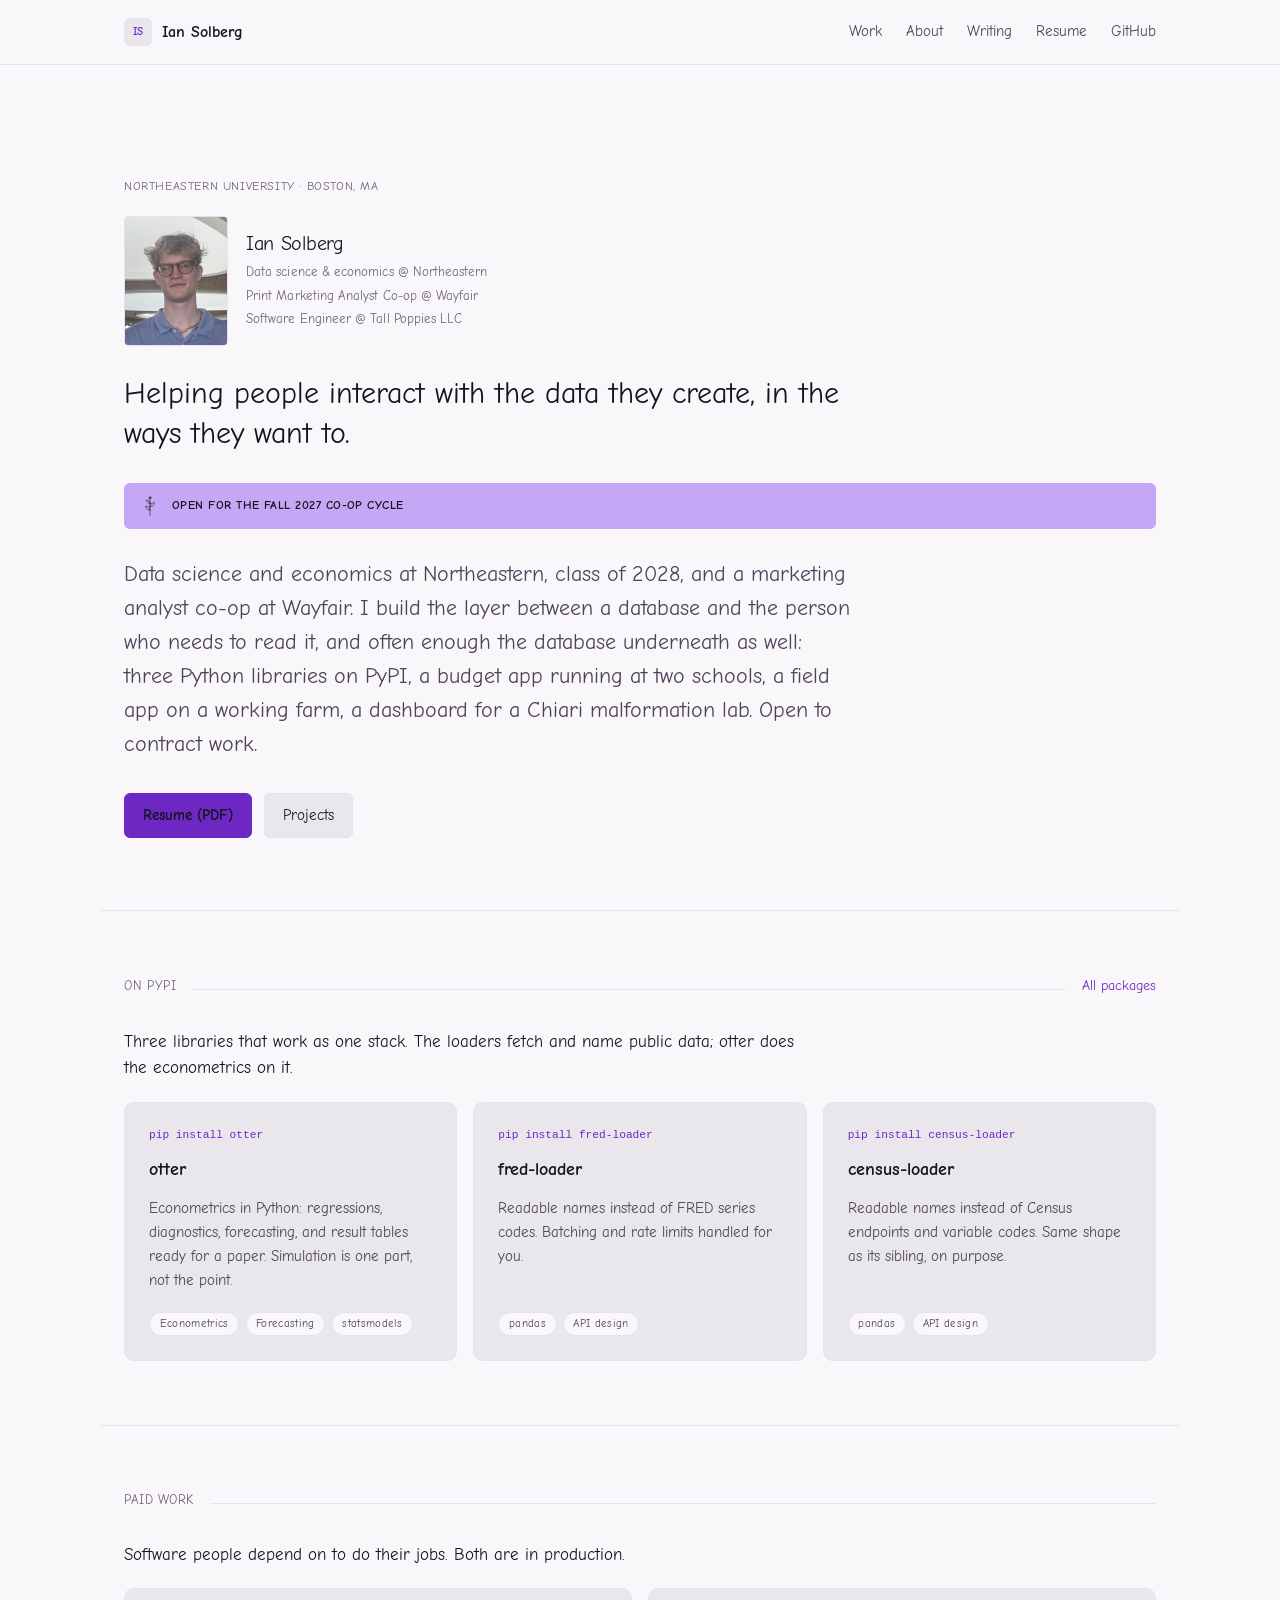
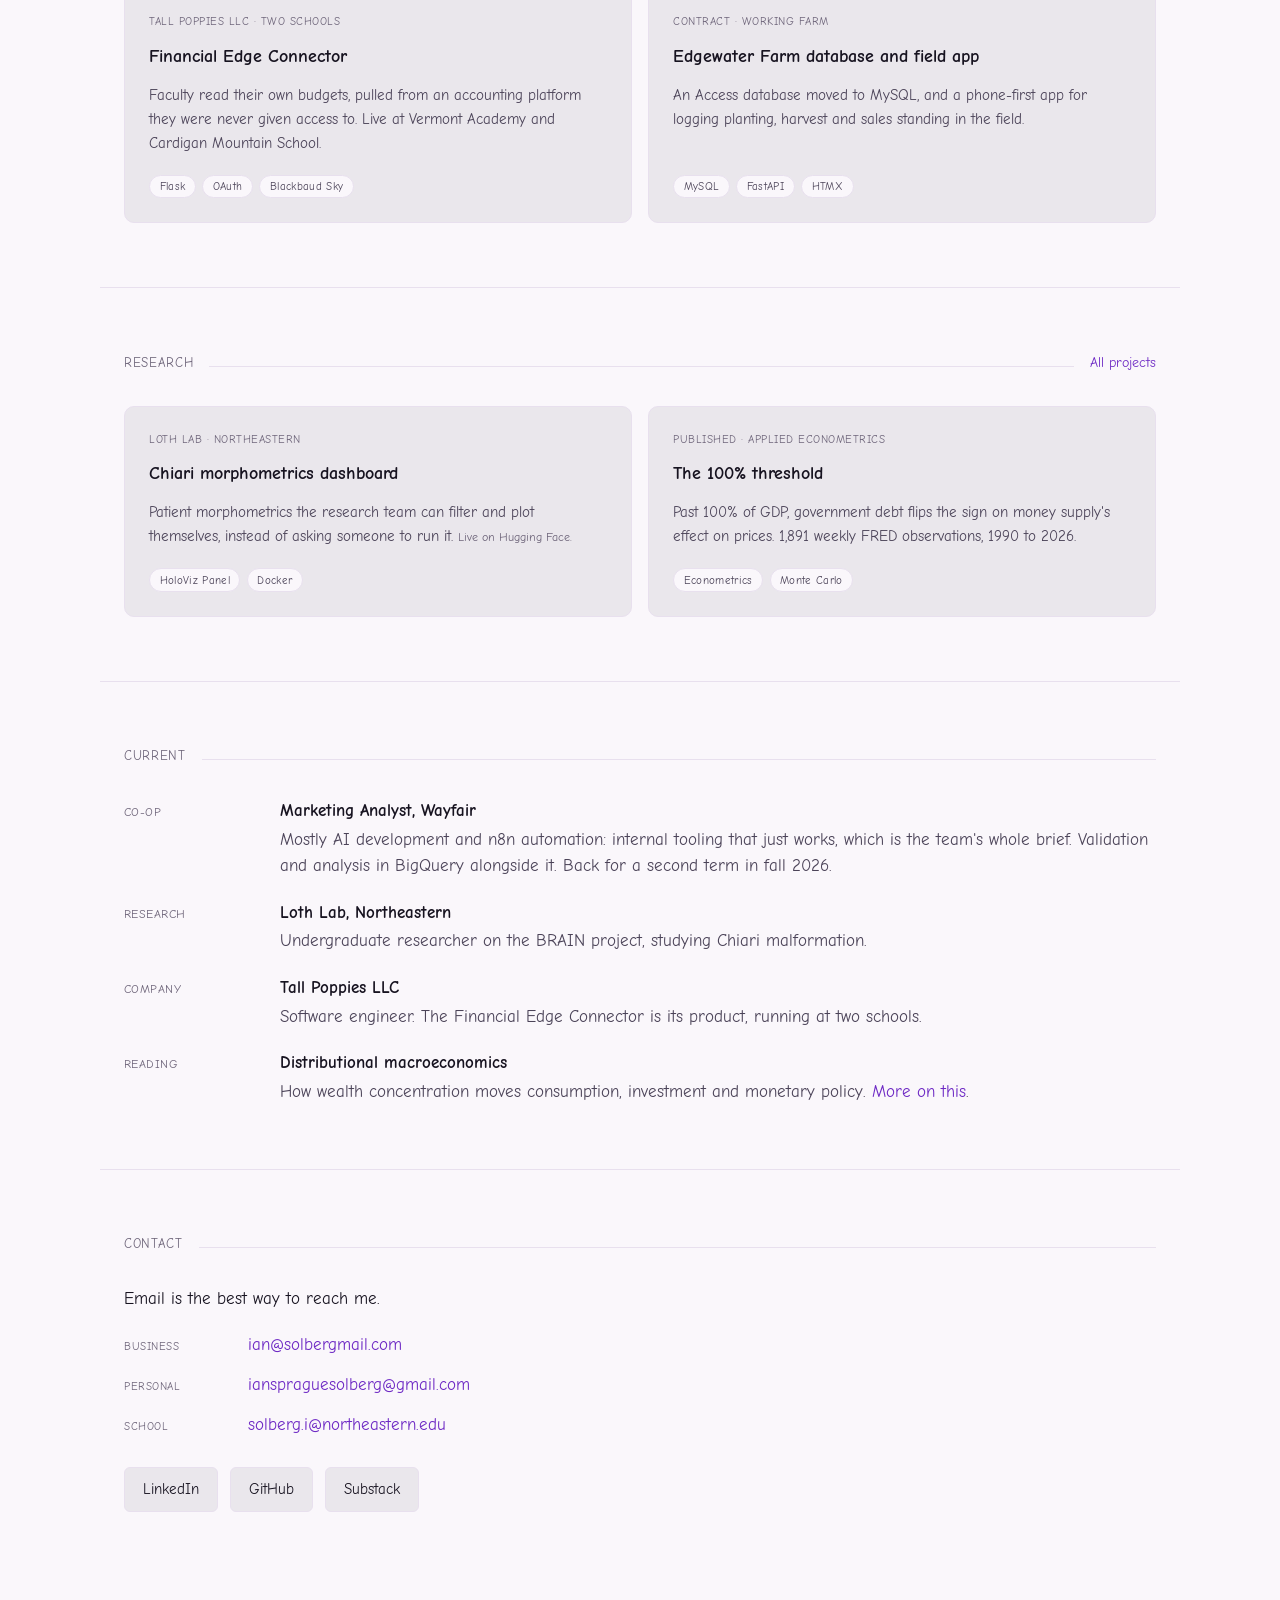
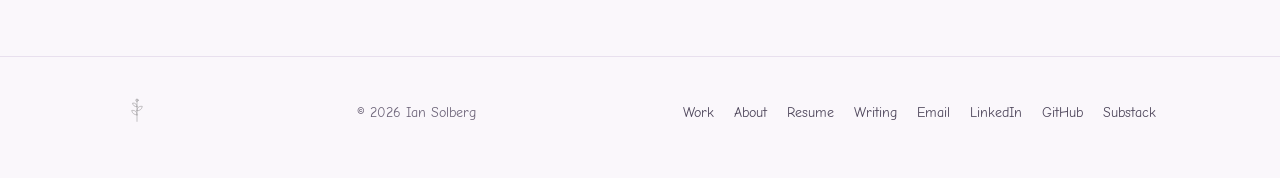
==== index.html @ f2e08a3f "Say that I build the databases too, not only the layer over them" ====
<!DOCTYPE html>
<html lang="en">
<head>
<meta charset="utf-8" />
<meta name="viewport" content="width=device-width, initial-scale=1" />
<title>Ian Solberg</title>
<meta name="description" content="Data science and economics at Northeastern University. Marketing analyst co-op at Wayfair, undergraduate researcher in the Loth Lab. Data infrastructure, internal applications, and open-source Python libraries." />
<link rel="canonical" href="https://iansolberg.us/" />
<meta name="theme-color" content="#100f0d" />
<meta property="og:type" content="website" />
<meta property="og:site_name" content="Ian Solberg" />
<meta property="og:title" content="Ian Solberg" />
<meta property="og:description" content="Data science and economics at Northeastern University. Marketing analyst co-op at Wayfair, undergraduate researcher in the Loth Lab." />
<meta property="og:url" content="https://iansolberg.us/" />
<meta property="og:image" content="https://iansolberg.us/assets/social-card.png" />
<meta name="twitter:card" content="summary_large_image" />
<link rel="icon" href="/assets/favicon.svg" type="image/svg+xml" />
<link rel="stylesheet" href="/assets/css/tokens.css" />
<link rel="stylesheet" href="/assets/css/site.css" />
</head>
<body>
<a class="skip-link" href="#main">Skip to content</a>
<header class="site-header">
<div class="wrap">
<a class="brand" href="/"><span class="brand-mark" aria-hidden="true">IS</span> Ian Solberg</a>
<nav class="site-nav" aria-label="Main">
<a href="/projects/">Work</a>
<a href="/about/">About</a>
<a href="/writing/">Writing</a>
<a href="/assets/resume/ian-solberg-resume.pdf">Resume</a>
<a href="https://github.com/iasolb" rel="me noopener">GitHub</a>
</nav>
</div>
</header>
<main id="main">
<section class="hero wrap">
<p class="eyebrow">Northeastern University &middot; Boston, MA</p>
<div class="masthead">
<img src="/assets/img/ian-byline.jpg" alt="Ian Solberg" width="104" height="130">
<div>
<h1 class="name">Ian Solberg</h1>
<div class="role">Data science &amp; economics @ Northeastern</div>
<div class="role">Print Marketing Analyst Co-op @ Wayfair</div>
<div class="role">Software Engineer @ Tall Poppies LLC</div>
</div>
</div>
<p class="tagline">Helping people interact with the data they create, in the ways they want to.</p>
<div class="brand-fill" style="display:flex;align-items:center;gap:11px">
<img src="/assets/img/botanical/stem.svg" alt="" aria-hidden="true"
     style="width:22px;flex:0 0 22px">
<span class="kicker" style="color:inherit;letter-spacing:.04em">Open for the Fall 2027 co-op cycle</span>
</div>
<p class="lede">Data science and economics at Northeastern, class of 2028, and a marketing analyst co-op at Wayfair. I build the layer between a database and the person who needs to read it, and often enough the database underneath as well: three Python libraries on PyPI, a budget app running at two schools, a field app on a working farm, a dashboard for a Chiari malformation lab. Open to contract work.</p>
<div class="contact-row">
<a class="btn btn-primary" href="/assets/resume/ian-solberg-resume.pdf">Resume (PDF)</a>
<a class="btn" href="/projects/">Projects</a>
</div>
</section>
<section class="section wrap" aria-labelledby="packages-heading">
<div class="section-label">
<h2 id="packages-heading">On PyPI</h2>
<span class="rule"></span>
<a href="https://pypi.org/user/iasolb/" rel="noopener">All packages</a>
</div>
<div class="prose"><p>Three libraries that work as one stack. The loaders fetch and name public data; otter does the econometrics on it.</p></div>
<div class="card-grid">
<a class="card" href="/projects/research-framework/">
<span class="card-kicker card-kicker--cmd">pip install otter</span>
<h3>otter</h3>
<p>Econometrics in Python: regressions, diagnostics, forecasting, and result tables ready for a paper. Simulation is one part, not the point.</p>
<div class="card-foot"><ul class="tags"><li>Econometrics</li><li>Forecasting</li><li>statsmodels</li></ul></div>
</a>
<a class="card" href="/projects/data-loaders/">
<span class="card-kicker card-kicker--cmd">pip install fred-loader</span>
<h3>fred-loader</h3>
<p>Readable names instead of FRED series codes. Batching and rate limits handled for you.</p>
<div class="card-foot"><ul class="tags"><li>pandas</li><li>API design</li></ul></div>
</a>
<a class="card" href="/projects/data-loaders/">
<span class="card-kicker card-kicker--cmd">pip install census-loader</span>
<h3>census-loader</h3>
<p>Readable names instead of Census endpoints and variable codes. Same shape as its sibling, on purpose.</p>
<div class="card-foot"><ul class="tags"><li>pandas</li><li>API design</li></ul></div>
</a>
</div>
</section>
<section class="section wrap" aria-labelledby="paid-heading">
<div class="section-label">
<h2 id="paid-heading">Paid work</h2>
<span class="rule"></span>
</div>
<div class="prose"><p>Software people depend on to do their jobs. Both are in production.</p></div>
<div class="card-grid">
<a class="card" href="/projects/financial-edge-connector/">
<span class="card-kicker">Tall Poppies LLC &middot; Two schools</span>
<h3>Financial Edge Connector</h3>
<p>Faculty read their own budgets, pulled from an accounting platform they were never given access to. Live at Vermont Academy and Cardigan Mountain School.</p>
<div class="card-foot"><ul class="tags"><li>Flask</li><li>OAuth</li><li>Blackbaud Sky</li></ul></div>
</a>
<a class="card" href="/projects/edgewater-farm/">
<span class="card-kicker">Contract &middot; Working farm</span>
<h3>Edgewater Farm database and field app</h3>
<p>An Access database moved to MySQL, and a phone-first app for logging planting, harvest and sales standing in the field.</p>
<div class="card-foot"><ul class="tags"><li>MySQL</li><li>FastAPI</li><li>HTMX</li></ul></div>
</a>
</div>
</section>
<section class="section wrap" aria-labelledby="research-heading">
<div class="section-label">
<h2 id="research-heading">Research</h2>
<span class="rule"></span>
<a href="/projects/">All projects</a>
</div>
<div class="card-grid">
<a class="card" href="/projects/brain-chiari-dashboard/">
<span class="card-kicker">Loth Lab &middot; Northeastern</span>
<h3>Chiari morphometrics dashboard</h3>
<p>Patient morphometrics the research team can filter and plot themselves, instead of asking someone to run it. <span class="meta">Live on Hugging Face.</span></p>
<div class="card-foot"><ul class="tags"><li>HoloViz Panel</li><li>Docker</li></ul></div>
</a>
<a class="card" href="/projects/debt-regime-inflation/">
<span class="card-kicker">Published &middot; Applied econometrics</span>
<h3>The 100% threshold</h3>
<p>Past 100% of GDP, government debt flips the sign on money supply's effect on prices. 1,891 weekly FRED observations, 1990 to 2026.</p>
<div class="card-foot"><ul class="tags"><li>Econometrics</li><li>Monte Carlo</li></ul></div>
</a>
</div>
</section>
<section class="section wrap" aria-labelledby="now-heading">
<div class="section-label">
<h2 id="now-heading">Current</h2>
<span class="rule"></span>
</div>
<ul class="now-list">
<li><span class="when">Co-op</span><span class="what"><strong>Marketing Analyst, Wayfair</strong> Mostly AI development and n8n automation: internal tooling that just works, which is the team's whole brief. Validation and analysis in BigQuery alongside it. Back for a second term in fall 2026.</span></li>
<li><span class="when">Research</span><span class="what"><strong>Loth Lab, Northeastern</strong> Undergraduate researcher on the BRAIN project, studying Chiari malformation.</span></li>
<li><span class="when">Company</span><span class="what"><strong>Tall Poppies LLC</strong> Software engineer. The Financial Edge Connector is its product, running at two schools.</span></li>
<li><span class="when">Reading</span><span class="what"><strong>Distributional macroeconomics</strong> How wealth concentration moves consumption, investment and monetary policy. <a href="/writing/">More on this</a>.</span></li>
</ul>
</section>
<section class="section wrap" aria-labelledby="contact-heading">
<div class="section-label">
<h2 id="contact-heading">Contact</h2>
<span class="rule"></span>
</div>
<div class="prose"><p>Email is the best way to reach me.</p></div>
<ul class="contact-list">
<li><span class="label">Business</span><a href="mailto:ian@solbergmail.com">ian@solbergmail.com</a></li>
<li><span class="label">Personal</span><a href="mailto:ianspraguesolberg@gmail.com">ianspraguesolberg@gmail.com</a></li>
<li><span class="label">School</span><a href="mailto:solberg.i@northeastern.edu">solberg.i@northeastern.edu</a></li>
</ul>
<div class="contact-row">
<a class="btn" href="https://www.linkedin.com/in/iansolberg" rel="me noopener">LinkedIn</a>
<a class="btn" href="https://github.com/iasolb" rel="me noopener">GitHub</a>
<a class="btn" href="https://iasolb.substack.com" rel="me noopener">Substack</a>
</div>
</section>
</main>
<footer class="site-footer">
<div class="wrap">
<span class="deco deco--foot"><img src="/assets/img/botanical/stem.svg" alt="" aria-hidden="true" width="26" height="26"></span>
<span>&copy; 2026 Ian Solberg</span>
<nav class="footer-links" aria-label="Footer">
<a href="/projects/">Work</a>
<a href="/about/">About</a>
<a href="/assets/resume/ian-solberg-resume.pdf">Resume</a>
<a href="/writing/">Writing</a>
<a href="mailto:ian@solbergmail.com">Email</a>
<a href="https://www.linkedin.com/in/iansolberg" rel="me noopener">LinkedIn</a>
<a href="https://github.com/iasolb" rel="me noopener">GitHub</a>
<a href="https://iasolb.substack.com" rel="me noopener">Substack</a>
</nav>
</div>
</footer>
</body>
</html>
---- assets/css/tokens.css ----
/* Comic Neue, the open-source cut of Comic Sans. See the --font-display note
 * below for why the real Comic Sans cannot be named on its own. Loaded here
 * rather than as a <link> in twelve page heads so the font is one edit. */
@import url("https://fonts.googleapis.com/css2?family=Comic+Neue:ital,wght@0,400;0,700;1,400&display=swap");

/* iansolberg.us design tokens, settled with Ian 2026-08-27,
 * REPALETTED to lilac and Comic Neue 2026-09-13.
 *
 * Load this FIRST, before any other stylesheet.
 * The decision record, including every direction that was rejected, lives in
 * Ian's memory bank at memory/brand.md and memory/personal-website.md.
 *
 * Every colour pair below clears WCAG AA against --page, in BOTH themes. Do not
 * darken a page or dim any text without recomputing: in dark the small
 * monospace metadata fails first (it already had to be lifted from 4.26:1 to
 * 4.50:1), and in light it is the accent.
 */

/* Dark is the default, per the 2026-08-13 contract. Light was added
 * 2026-08-27 at Ian's request ("kinda want light/dark option somewhere").
 *
 * Three ways in, in priority order: an explicit [data-theme] on <html> wins,
 * then the OS preference, then dark. So the toggle is a one-attribute flip and
 * a visitor with no stated preference still gets the design as approved.
 */
:root, [data-theme="dark"] {
  /* Surface and ink. Near-black with a VIOLET cast, not the previous warm one:
   * lilac sitting on a warm brown-black reads muddy, and the whole point of the
   * palette is that the accent looks intentional. */
  --page:      #121018;
  --heading:   #f5f2fa;  /* 17.04:1 */
  --body:      #b0a8c2;  /*  8.29:1 */
  --meta:      #8b839c;  /*  5.23:1, the tightest in the set */
  --kicker:    #948ca6;  /*  5.89:1 */
  --rule:      #27232f;

  /* LILAC IS THE BRAND (Ian, 2026-09-13: "a softer purple / lilac colour
   * scheme"). This SUPERSEDES the orange #ff7a1a settled 2026-08-27, which is
   * dead everywhere including memory/brand.md. On dark it works everywhere,
   * exactly as the orange did. */
  --brand:     #c4a7f5;  /* the identity colour, unchanged in both themes */
  --accent:    #c4a7f5;  /*  9.16:1 on dark, safe as text here */
  --on-brand:  #121018;  /*  9.16:1 against a --brand fill */
}

/* Light: cool paper with the same violet cast, mirroring the dark rather than
 * going sterile white. */
[data-theme="light"] {
  --page:      #faf7fb;
  --heading:   #171320;  /* 17.18:1 */
  --body:      #4b4358;  /*  8.81:1 */
  --meta:      #6d6479;  /*  5.27:1 */
  --kicker:    #6d6479;  /*  5.27:1 */
  --rule:      #e2dae9;

  /* THE BRAND LILAC IS UNCHANGED, but it CANNOT be text on paper: #c4a7f5 is
   * 1.94:1 there, which is the same trap the orange had at 2.42:1. A lilac
   * light enough to read as lilac can never clear 4.5:1 on paper. So on light
   * it is a FILL and --accent is a darkened same-hue variant for text and
   * links. Reusing the dark accent on paper is the single most common
   * light-mode bug; this is what avoiding it costs. */
  --brand:     #c4a7f5;  /* fills, illustration, large shapes only */
  --accent:    #6d28c4;  /*  7.18:1, text and links */
  --on-brand:  #171320;  /*  8.86:1 against a --brand fill */
}

@media (prefers-color-scheme: light) {
  :root:not([data-theme]) {
    --page:      #faf7fb;
    --heading:   #171320;
    --body:      #4b4358;
    --meta:      #6d6479;
    --kicker:    #6d6479;
    --rule:      #e8e0ee;
    --brand:     #c4a7f5;
    --accent:    #6d28c4;
    --on-brand:  #171320;
  }
}

:root {
  /* Type. COMIC NEUE for display and body (Ian, 2026-09-13: he likes Comic Sans
   * and has weighed the professionalism question himself). This SUPERSEDES the
   * serif stacks settled 2026-08-13.
   *
   * WHY COMIC NEUE AND NOT "Comic Sans MS": Comic Sans is a SYSTEM font. It
   * ships with Windows and macOS and is absent from most Linux and Android
   * installs, so naming it alone silently serves a fallback to a large slice of
   * visitors and the author never sees it. Comic Neue is the open-source cut of
   * the same shape, loaded as a webfont, so every visitor gets the same page.
   * Comic Sans MS stays in the stack AFTER it: anyone who has the real thing
   * locally renders before the webfont arrives, which removes the flash.
   *
   * The mono stack is unchanged and still metadata-only. */
  --font-display: "Comic Neue", "Comic Sans MS", "Chalkboard SE", cursive;
  --font-body:    "Comic Neue", "Comic Sans MS", "Chalkboard SE", cursive;
  --font-mono:    ui-monospace, SFMono-Regular, Menlo, Consolas, monospace;

  /* Headline metrics measured on a 390px phone frame, which is the width the
   * design was approved at.
   *
   * RETUNED FOR COMIC NEUE 2026-09-13. The old values were measured against
   * Georgia and carried straight over, which is what made the spacing read
   * uneven: this face has a much larger x-height and wider default sidebearings,
   * so -0.02em tracking closed the counters up while a 1.16 leading left the
   * tall ascenders crowding the line above. Tracking is now near-neutral and
   * the leading is looser; the measure widens because the same character count
   * occupies more room in this face. */
  --headline-size:    1.95rem;
  --headline-leading: 1.28;
  --headline-tracking: -0.005em;
  --measure:          28ch;
}

body {
  margin: 0;
  background: var(--page);
  color: var(--body);
  font-family: var(--font-body);
  /* 1.55, down from the 1.62 tuned for Georgia: Comic Neue's larger x-height
   * fills more of the line box, so the same number reads airier. */
  line-height: 1.55;
}

/* The masthead: portrait beside the name, role line beneath.
 * Untreated photograph, always. No filter, tint, or blend on this image.
 *
 * SQUARE OR PORTRAIT ONLY, NEVER A CIRCLE (Ian, 2026-08-27: "I don't want a
 * circle I want a square or portrait shape only"). This supersedes the
 * "small circle" in the 2026-08-27 brand order, which shipped
 * border-radius: 50% here. 4:5 is the byline shape; the corner radius is
 * small enough to read as a rectangle rather than rounding the silhouette.
 * Do not reintroduce a round or pill radius on this image. */
.masthead { display: flex; align-items: center; gap: 18px; }
/* 104x130, up from 62x78 (Ian, 2026-09-13: "make my photo larger please").
 * Still 4:5, and still well inside the source file's 320x400, so it scales up
 * without softening. The corner radius does NOT grow with it: assertion 1b
 * fails a round or pill silhouette, which is the thing he ruled out. */
.masthead img {
  width: 104px; height: 130px; flex: 0 0 104px;
  border-radius: 4px; object-fit: cover;
  border: 1px solid var(--rule);
}
.masthead .name {
  font-family: var(--font-display); font-weight: 400;
  font-size: 1.28rem; line-height: 1.15; letter-spacing: -0.015em;
  color: var(--heading);
}
/* Comic Neue here too, not the mono (Ian, 2026-09-13).
 *
 * NO LONGER UPPERCASE. It became three stacked lines matching his GitHub
 * profile, written in title case, and three lines of letterspaced caps at this
 * size shouts where one line merely labelled. Tracking goes to near-neutral for
 * the same reason: it existed to open up uppercase. */
.masthead .role {
  font-family: var(--font-display); font-size: 0.82rem; font-weight: 400;
  letter-spacing: 0.005em;
  color: var(--kicker); margin-top: 3px;
}
.masthead .role:first-of-type { margin-top: 7px; }

/* The tagline IS the headline. There is no separate tagline line: that was the
 * specific change that made this version work. */
.headline {
  font-family: var(--font-display); font-weight: 400;
  font-size: var(--headline-size);
  line-height: var(--headline-leading);
  letter-spacing: var(--headline-tracking);
  color: var(--heading);
  max-width: var(--measure);
  margin: 0;
}
.headline em { font-style: italic; color: var(--accent); }

/* Kickers, dates and counts. THESE ARE COMIC NEUE NOW (Ian, 2026-09-13: "more
 * comic sans please - the little bubbles and descriptions etc"), which
 * supersedes the 2026-08-13 monospace-for-metadata rule. Sizes are up and
 * tracking is down from the monospace settings for the reason in .masthead
 * .role above: this face is wider, so the old values left visible gaps. */
.kicker {
  font-family: var(--font-display); font-size: 0.72rem; font-weight: 700;
  letter-spacing: 0.1em; text-transform: uppercase;
  color: var(--kicker);
}
.meta {
  font-family: var(--font-display); font-size: 0.78rem;
  color: var(--meta);
}

.rule { border: 0; border-top: 1px solid var(--rule); }

/* 700 not 400: Comic Neue's regular weight is noticeably lighter than Georgia's
 * and headings stopped separating from body copy at the same size. Tracking is
 * neutral for the reason in the headline metrics above. */
h1, h2, h3, h4 {
  font-family: var(--font-display); font-weight: 700;
  color: var(--heading); letter-spacing: 0;
}

a { color: var(--accent); text-decoration-thickness: 1px; text-underline-offset: 2px; }

/* A brand fill: the one place the full-strength orange appears as a surface.
 * Text on it uses --on-brand, never --heading, because the ink has to flip with
 * the theme's fill contrast rather than with the page. */
.brand-fill {
  background: var(--brand);
  color: var(--on-brand);
  border-radius: 6px;
  padding: 12px 15px;
}

/* Botanical decoration. The motifs are drawn with stroke="currentColor", so they
 * inherit whatever colour the container sets and one file serves both themes. They are DECORATION: never the only carrier of
 * meaning, always low opacity so they sit behind the reading, and never placed
 * where they reduce text contrast. */
.deco { color: var(--brand); opacity: 0.16; pointer-events: none; }
.deco--mark { opacity: 0.55; }   /* a small motif used as a section mark */
.deco--foot { opacity: 0.40; }

/* Sentence case everywhere, per the 2026-08-13 contract. Enforced by writing,
 * not by CSS: never add text-transform beyond the monospace metadata above. */
---- assets/css/site.css ----
/* iansolberg.us
   One stylesheet, no build step, no webfonts. Dark by default on purpose.
   Colour now comes from assets/css/tokens.css, which every page loads first;
   this file maps its own role names onto those tokens and keeps the layout. */

:root {
  /* surfaces. --canvas-inset is only ever ink sitting on the accent fill, so it
     is the fill's ink token. --surface and --surface-hover are panels one step
     off the page; tokens.css has no panel colour, so they are derived from the
     page and the ink instead of being pinned to a literal, which is what lets
     them follow the theme. Literals stay first as the pre-color-mix fallback,
     the same shape .site-header below already uses. */
  --canvas: var(--page);
  --canvas-inset: var(--on-brand);
  --surface: #161b22;
  --surface: color-mix(in srgb, var(--page) 93%, var(--heading));
  --surface-hover: #1c2129;
  --surface-hover: color-mix(in srgb, var(--page) 88%, var(--heading));

  /* lines */
  --border: var(--rule);
  --border-muted: var(--rule);

  /* text */
  --fg: var(--heading);
  --fg-muted: var(--body);
  --fg-subtle: var(--meta);

  /* accents, used sparingly. --accent is deliberately NOT redeclared here: it
     is the brand orange from tokens.css, and shadowing it would both hide the
     brand and make `--accent: var(--accent)` a self-reference. */
  --accent-quiet: var(--accent);
  --violet: #a371f7;
  --green: #3fb950;

  /* type. BOTH role names now resolve to Comic Neue (Ian, 2026-09-13: "more
     comic sans please - the little bubbles and descriptions etc"), so the
     kickers, role lines, dates, counts and status chips carry it too rather
     than only the headings and body.

     This SUPERSEDES the 2026-08-13 "monospace is for metadata only" rule, which
     existed to stop metadata competing with a serif body. With one face doing
     both jobs there is nothing to separate, and he asked for the opposite.

     --code is the one survivor and is a REAL monospace, because the `code`
     rule below sets actual code where character alignment and an unambiguous
     0/O and 1/l are the whole point. */
  --sans: var(--font-body);
  --mono: var(--font-body);
  --code: var(--font-mono);

  /* rhythm. --measure and --page are names tokens.css also uses, for the text
     measure and the page COLOUR, so the two layout values are inlined at their
     use sites instead of shadowing a token. */
  --gap: 1.5rem;

  --radius: 10px;
  --radius-sm: 6px;
}

*,
*::before,
*::after {
  box-sizing: border-box;
}

html {
  -webkit-text-size-adjust: 100%;
  scroll-behavior: smooth;
}

@media (prefers-reduced-motion: reduce) {
  html {
    scroll-behavior: auto;
  }
  * {
    transition: none !important;
    animation: none !important;
  }
}

body {
  margin: 0;
  background: var(--canvas);
  color: var(--fg);
  font-family: var(--sans);
  font-size: 1.0625rem;
  line-height: 1.55;
  -webkit-font-smoothing: antialiased;
  text-rendering: optimizeLegibility;
}

/* ---------- layout ---------- */

.wrap {
  width: 100%;
  max-width: 1080px;
  margin-inline: auto;
  padding-inline: 1.5rem;
}

.prose {
  max-width: 68ch;
}

main {
  display: block;
  padding-bottom: 5rem;
}

.skip-link {
  position: absolute;
  left: -9999px;
  top: 0;
  background: var(--accent);
  color: var(--canvas-inset);
  padding: 0.6rem 1rem;
  border-radius: 0 0 var(--radius-sm) 0;
  font-weight: 600;
  z-index: 100;
}

.skip-link:focus {
  left: 0;
}

/* ---------- header ---------- */

.site-header {
  border-bottom: 1px solid var(--border-muted);
  background: var(--canvas); /* fallback for browsers without color-mix */
  background: color-mix(in srgb, var(--canvas) 85%, transparent);
  backdrop-filter: blur(8px);
  position: sticky;
  top: 0;
  z-index: 50;
}

.site-header .wrap {
  display: flex;
  align-items: center;
  justify-content: space-between;
  gap: 1rem;
  min-height: 4rem;
  flex-wrap: wrap;
}

.brand {
  display: inline-flex;
  align-items: center;
  gap: 0.6rem;
  font-weight: 600;
  letter-spacing: 0;
  color: var(--fg);
  text-decoration: none;
  font-size: 1rem;
}

.brand:hover {
  color: var(--fg);
}

.brand-mark {
  display: grid;
  place-items: center;
  width: 1.75rem;
  height: 1.75rem;
  border-radius: var(--radius-sm);
  border: 1px solid var(--border);
  background: var(--surface);
  font-family: var(--mono);
  font-size: 0.7rem;
  color: var(--accent);
  letter-spacing: 0;
}

.site-nav {
  display: flex;
  align-items: center;
  gap: 1.5rem;
}

.site-nav a {
  color: var(--fg-muted);
  text-decoration: none;
  font-size: 0.9375rem;
  padding-block: 0.25rem;
  border-bottom: 1px solid transparent;
}

.site-nav a:hover {
  color: var(--fg);
  border-bottom-color: var(--border);
}

.site-nav a[aria-current="page"] {
  color: var(--fg);
  border-bottom-color: var(--accent);
}

/* ---------- hero ---------- */

.hero {
  padding-block: clamp(3.5rem, 9vw, 7rem) clamp(2.5rem, 6vw, 4.5rem);
}

.eyebrow {
  font-family: var(--mono);
  font-size: 0.75rem;
  letter-spacing: 0.05em;
  text-transform: uppercase;
  color: var(--fg-subtle);
  margin: 0 0 1.25rem;
}

.hero h1 {
  font-size: clamp(2.25rem, 6vw, 3.75rem);
  line-height: 1.22;
  letter-spacing: -0.005em;
  margin: 0 0 1.25rem;
  font-weight: 650;
  max-width: 24ch;
}

/* The masthead name is the page's h1, so the hero h1 metrics above would
   otherwise push the role line off its baseline. tokens.css owns the type. */
.hero .masthead .name {
  margin: 0;
  max-width: none;
}

/* The masthead had NO bottom margin, so the tagline butted straight onto the
 * role line. It went unnoticed while the portrait was 78px tall and became
 * obvious at 130px. Every other block in this hero already sets its own bottom
 * margin; this one was the gap in the rhythm. */
.hero .masthead {
  margin: 0 0 1.75rem;
}

/* Same for the availability pill: the tagline above it sets 1.75rem, so without
 * this the lede underneath sat tight against the fill. */
.hero .brand-fill {
  margin: 0 0 1.75rem;
}

.hero .tagline {
  font-size: clamp(1.375rem, 3.2vw, 1.875rem);
  line-height: 1.35;
  letter-spacing: 0;
  font-weight: 450;
  color: var(--fg);
  margin: 0 0 1.75rem;
  max-width: 40ch;
}

.hero .lede {
  font-size: clamp(1.125rem, 2.2vw, 1.375rem);
  line-height: 1.55;
  color: var(--fg-muted);
  margin: 0 0 2rem;
  max-width: 56ch;
}

.hero .lede strong {
  color: var(--fg);
  font-weight: 550;
}

/* ---------- sections ---------- */

.section {
  padding-block: clamp(2.5rem, 6vw, 4rem);
  border-top: 1px solid var(--border-muted);
}

.section-label {
  display: flex;
  align-items: baseline;
  gap: 1rem;
  margin: 0 0 2rem;
}

.section-label h2 {
  font-family: var(--mono);
  font-size: 0.8125rem;
  font-weight: 500;
  letter-spacing: 0.05em;
  text-transform: uppercase;
  color: var(--fg-subtle);
  margin: 0;
  white-space: nowrap;
}

.section-label .rule {
  flex: 1;
  height: 1px;
  background: var(--border-muted);
}

.section-label a {
  font-size: 0.875rem;
  white-space: nowrap;
}

/* ---------- text ---------- */

h1,
h2,
h3,
h4 {
  letter-spacing: -0.005em;
}

.page-title {
  font-size: clamp(1.875rem, 5vw, 2.75rem);
  line-height: 1.25;
  margin: 0 0 1rem;
  font-weight: 650;
}

h3 {
  font-size: 1.25rem;
  margin: 2.5rem 0 0.75rem;
  font-weight: 600;
}

p {
  margin: 0 0 1.25rem;
}

a {
  color: var(--accent);
  text-decoration: none;
  text-underline-offset: 3px;
}

a:hover {
  text-decoration: underline;
}

a:focus-visible,
button:focus-visible {
  outline: 2px solid var(--accent);
  outline-offset: 3px;
  border-radius: 2px;
}

strong {
  font-weight: 600;
  color: var(--fg);
}

ul,
ol {
  margin: 0 0 1.25rem;
  padding-left: 1.25rem;
}

li {
  margin-bottom: 0.5rem;
}

li::marker {
  color: var(--fg-subtle);
}

code {
  font-family: var(--code);
  font-size: 0.875em;
  background: var(--surface);
  border: 1px solid var(--border-muted);
  border-radius: var(--radius-sm);
  padding: 0.1em 0.35em;
}

hr {
  border: 0;
  border-top: 1px solid var(--border-muted);
  margin-block: 2.5rem;
}

.muted {
  color: var(--fg-muted);
}

/* ---------- project cards ---------- */

.card-grid {
  display: grid;
  gap: 1rem;
  grid-template-columns: repeat(auto-fit, minmax(min(100%, 320px), 1fr));
}

.card {
  display: flex;
  flex-direction: column;
  gap: 0.75rem;
  padding: 1.5rem;
  background: var(--surface);
  border: 1px solid var(--border);
  border-radius: var(--radius);
  text-decoration: none;
  color: inherit;
  transition: border-color 0.15s ease, background 0.15s ease,
    transform 0.15s ease;
}

a.card:hover {
  border-color: var(--accent-quiet);
  background: var(--surface-hover);
  transform: translateY(-2px);
  text-decoration: none;
}

.card-kicker {
  font-family: var(--mono);
  font-size: 0.7rem;
  letter-spacing: 0.045em;
  text-transform: uppercase;
  color: var(--fg-subtle);
}

/* A kicker that is a COMMAND, not a label. Shown exactly as it is typed: real
   monospace, no uppercasing, no tracking. `PIP INSTALL OTTER` is not a thing
   anyone can run, and a install line that has to be mentally lower-cased before
   use is worse than no install line. */
.card-kicker--cmd {
  font-family: var(--code);
  text-transform: none;
  letter-spacing: 0;
  color: var(--accent);
}

.card h3 {
  margin: 0;
  font-size: 1.125rem;
  font-weight: 600;
  letter-spacing: 0;
}

a.card:hover h3 {
  color: var(--accent);
}

.card p {
  margin: 0;
  color: var(--fg-muted);
  font-size: 0.9375rem;
  line-height: 1.6;
}

.card-foot {
  margin-top: auto;
  padding-top: 0.5rem;
}

/* ---------- tags ---------- */

.tags {
  display: flex;
  flex-wrap: wrap;
  gap: 0.4rem;
  list-style: none;
  padding: 0;
  margin: 0;
}

.tags li {
  margin: 0;
  font-family: var(--mono);
  font-size: 0.6875rem;
  letter-spacing: 0.03em;
  color: var(--fg-muted);
  border: 1px solid var(--border);
  border-radius: 999px;
  padding: 0.15rem 0.6rem;
  background: var(--canvas);
}

/* ---------- "now" list ---------- */

.now-list {
  list-style: none;
  padding: 0;
  margin: 0;
  display: grid;
  gap: 1.25rem;
}

.now-list li {
  margin: 0;
  display: grid;
  grid-template-columns: 8.5rem 1fr;
  gap: 1.25rem;
  align-items: baseline;
}

.now-list .when {
  font-family: var(--mono);
  font-size: 0.75rem;
  letter-spacing: 0.04em;
  text-transform: uppercase;
  color: var(--fg-subtle);
  padding-top: 0.25rem;
}

.now-list .what {
  color: var(--fg-muted);
}

.now-list .what strong {
  display: block;
  color: var(--fg);
  font-weight: 600;
  margin-bottom: 0.15rem;
}

@media (max-width: 34rem) {
  .now-list li {
    grid-template-columns: 1fr;
    gap: 0.35rem;
  }
  .now-list .when {
    padding-top: 0;
  }
}

/* ---------- project detail ---------- */

.detail-head {
  padding-block: clamp(2.5rem, 6vw, 4rem) 2rem;
}

.back-link {
  font-family: var(--mono);
  font-size: 0.8125rem;
  color: var(--fg-muted);
  display: inline-block;
  margin-bottom: 1.5rem;
}

.back-link:hover {
  color: var(--accent);
}

.meta-grid {
  display: grid;
  gap: 1.25rem 2rem;
  grid-template-columns: repeat(auto-fit, minmax(min(100%, 180px), 1fr));
  padding: 1.5rem;
  border: 1px solid var(--border);
  border-radius: var(--radius);
  background: var(--surface);
  margin-bottom: 3rem;
}

.meta-grid dt {
  font-family: var(--mono);
  font-size: 0.6875rem;
  letter-spacing: 0.045em;
  text-transform: uppercase;
  color: var(--fg-subtle);
  margin-bottom: 0.4rem;
}

.meta-grid dd {
  margin: 0;
  font-size: 0.9375rem;
  color: var(--fg);
}

.status-dot::before {
  content: "";
  display: inline-block;
  width: 0.5rem;
  height: 0.5rem;
  border-radius: 50%;
  background: var(--green);
  margin-right: 0.5rem;
  vertical-align: 0.05em;
}

.status-dot.building::before {
  background: var(--violet);
}

.status-dot.archived::before {
  background: var(--fg-subtle);
}

/* ---------- experience ---------- */

.timeline {
  list-style: none;
  padding: 0;
  margin: 0;
  display: grid;
  gap: 0;
}

.timeline li {
  margin: 0;
  display: grid;
  grid-template-columns: 9rem 1fr;
  gap: 1.5rem;
  padding-block: 1.5rem;
  border-top: 1px solid var(--border-muted);
}

.timeline li:first-child {
  border-top: 0;
  padding-top: 0;
}

.timeline .years {
  font-family: var(--mono);
  font-size: 0.8125rem;
  color: var(--fg-subtle);
  padding-top: 0.2rem;
}

.timeline .role {
  font-weight: 600;
  margin: 0 0 0.15rem;
  font-size: 1.0625rem;
}

.timeline .org {
  color: var(--fg-muted);
  font-size: 0.9375rem;
  margin: 0 0 0.6rem;
}

.timeline .detail {
  color: var(--fg-muted);
  font-size: 0.9375rem;
  margin: 0;
}

@media (max-width: 40rem) {
  .timeline li {
    grid-template-columns: 1fr;
    gap: 0.5rem;
  }
  .timeline .years {
    padding-top: 0;
  }
}

/* ---------- contact ---------- */

.contact-row {
  display: flex;
  flex-wrap: wrap;
  gap: 0.75rem;
  margin-top: 1.5rem;
}

.btn {
  display: inline-flex;
  align-items: center;
  gap: 0.5rem;
  padding: 0.625rem 1.125rem;
  border-radius: var(--radius-sm);
  border: 1px solid var(--border);
  background: var(--surface);
  color: var(--fg);
  font-size: 0.9375rem;
  font-weight: 500;
  text-decoration: none;
  transition: border-color 0.15s ease, background 0.15s ease;
}

.btn:hover {
  border-color: var(--fg-subtle);
  background: var(--surface-hover);
  text-decoration: none;
}

.btn-primary {
  background: var(--accent-quiet);
  border-color: var(--accent-quiet);
  color: var(--on-brand);
  font-weight: 600;
}

.btn-primary:hover {
  background: var(--accent);
  border-color: var(--accent);
  color: var(--canvas-inset);
}

/* ---------- labelled contact list ---------- */

.contact-list {
  list-style: none;
  padding: 0;
  margin: 0 0 1.75rem;
  display: grid;
  gap: 0.85rem;
  max-width: 68ch;
}

.contact-list li {
  margin: 0;
  display: grid;
  grid-template-columns: 6.5rem 1fr;
  gap: 1.25rem;
  align-items: baseline;
}

.contact-list .label {
  font-family: var(--mono);
  font-size: 0.7rem;
  letter-spacing: 0.045em;
  text-transform: uppercase;
  color: var(--fg-subtle);
}

.contact-list .pending {
  color: var(--fg-subtle);
  font-style: italic;
}

@media (max-width: 30rem) {
  .contact-list li {
    grid-template-columns: 1fr;
    gap: 0.15rem;
  }
}

/* ---------- media (built for later: audio, video, downloads) ---------- */

.media-item {
  padding: 1.25rem;
  border: 1px solid var(--border);
  border-radius: var(--radius);
  background: var(--surface);
  margin-bottom: 1rem;
}

.media-item h3 {
  margin: 0 0 0.25rem;
  font-size: 1.0625rem;
}

.media-item .media-meta {
  font-family: var(--mono);
  font-size: 0.75rem;
  color: var(--fg-subtle);
  margin: 0 0 1rem;
}

.media-item audio,
.media-item video {
  width: 100%;
  display: block;
  border-radius: var(--radius-sm);
}

.media-item audio {
  height: 2.5rem;
}

/* ---------- footer ---------- */

.site-footer {
  border-top: 1px solid var(--border-muted);
  padding-block: 2.5rem 3rem;
  color: var(--fg-subtle);
  font-size: 0.875rem;
}

.site-footer .wrap {
  display: flex;
  flex-wrap: wrap;
  gap: 1rem 2rem;
  justify-content: space-between;
  align-items: center;
}

.site-footer a {
  color: var(--fg-muted);
}

.site-footer a:hover {
  color: var(--accent);
}

.footer-links {
  display: flex;
  gap: 1.25rem;
  flex-wrap: wrap;
}

/* ---------- print (about page doubles as a resume) ---------- */

@media print {
  :root {
    --canvas: #ffffff;
    --surface: #ffffff;
    --fg: #111111;
    --fg-muted: #333333;
    --fg-subtle: #555555;
    --border: #cccccc;
    --border-muted: #dddddd;
    --accent: #0b5cd5;
  }
  .site-header,
  .site-footer,
  .skip-link,
  .contact-row {
    display: none;
  }
  body {
    font-size: 11pt;
  }
  a {
    text-decoration: underline;
  }
  .section {
    break-inside: avoid;
  }
}
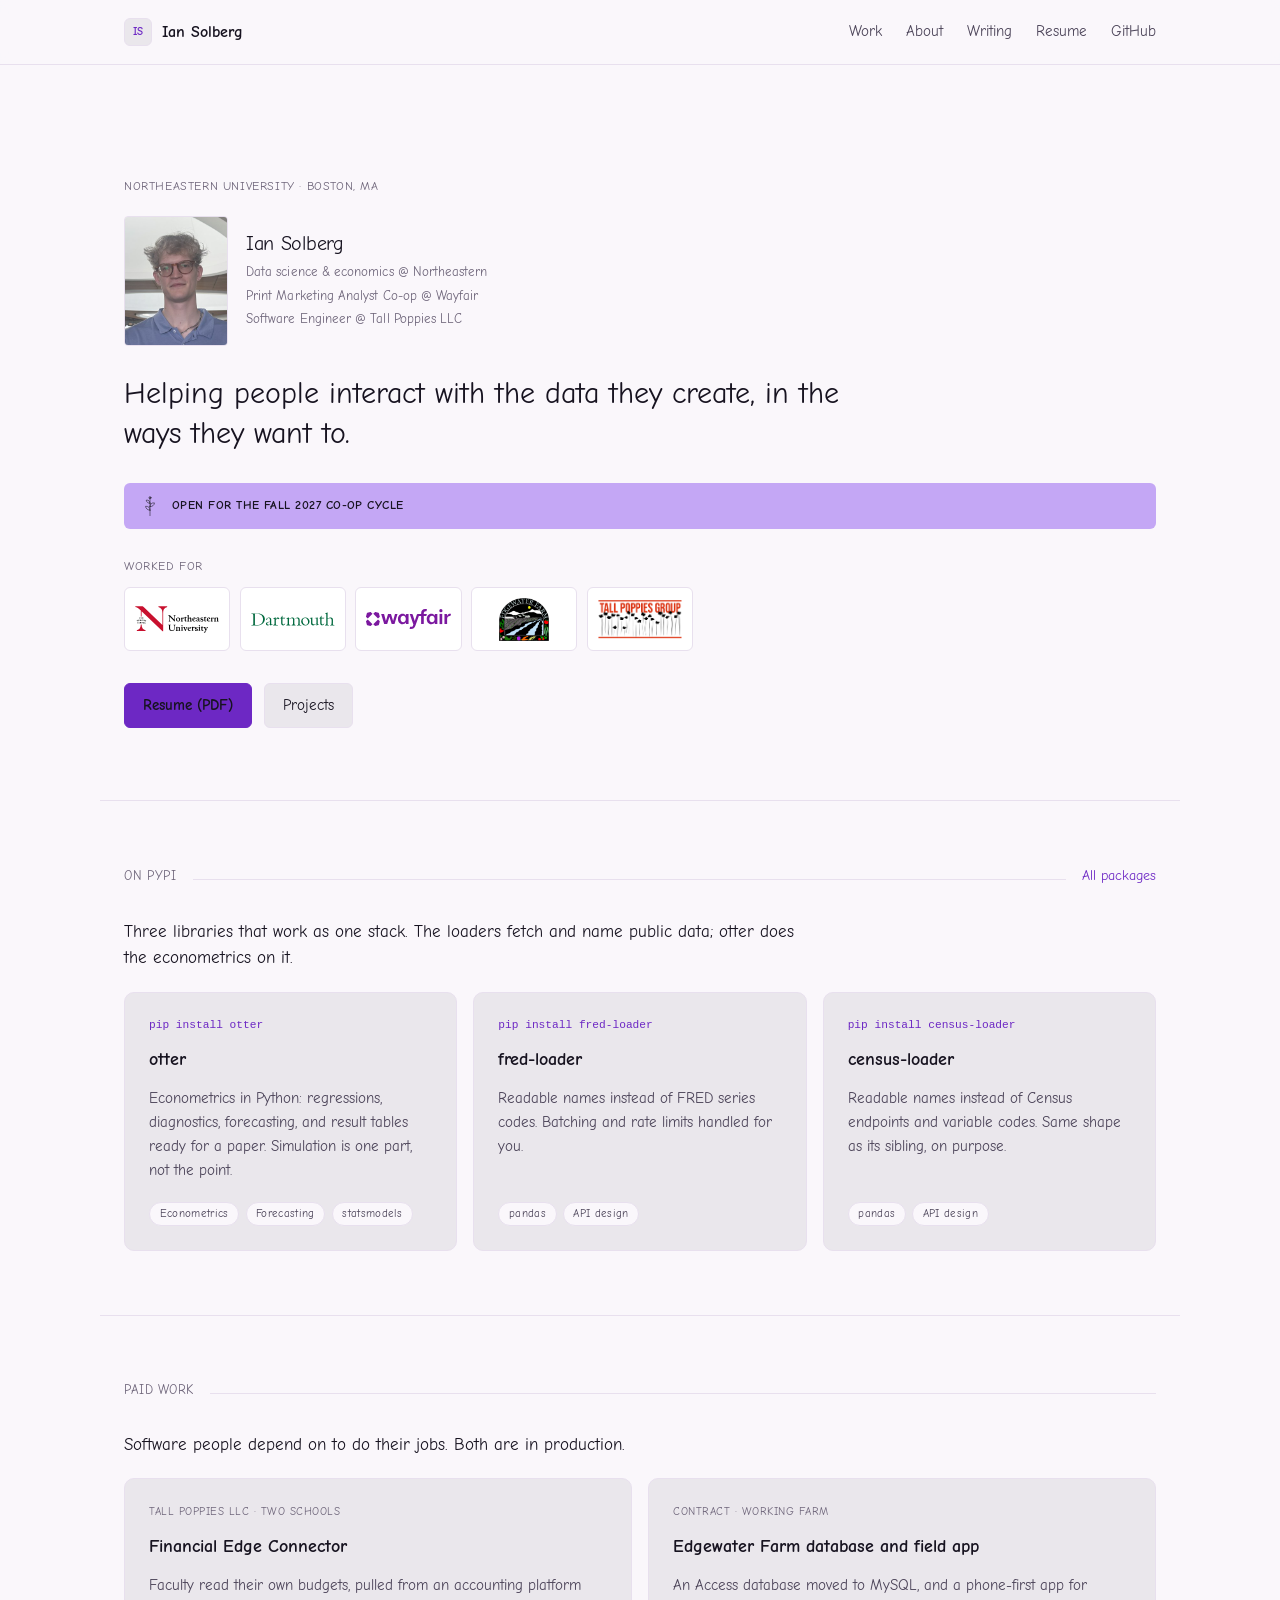
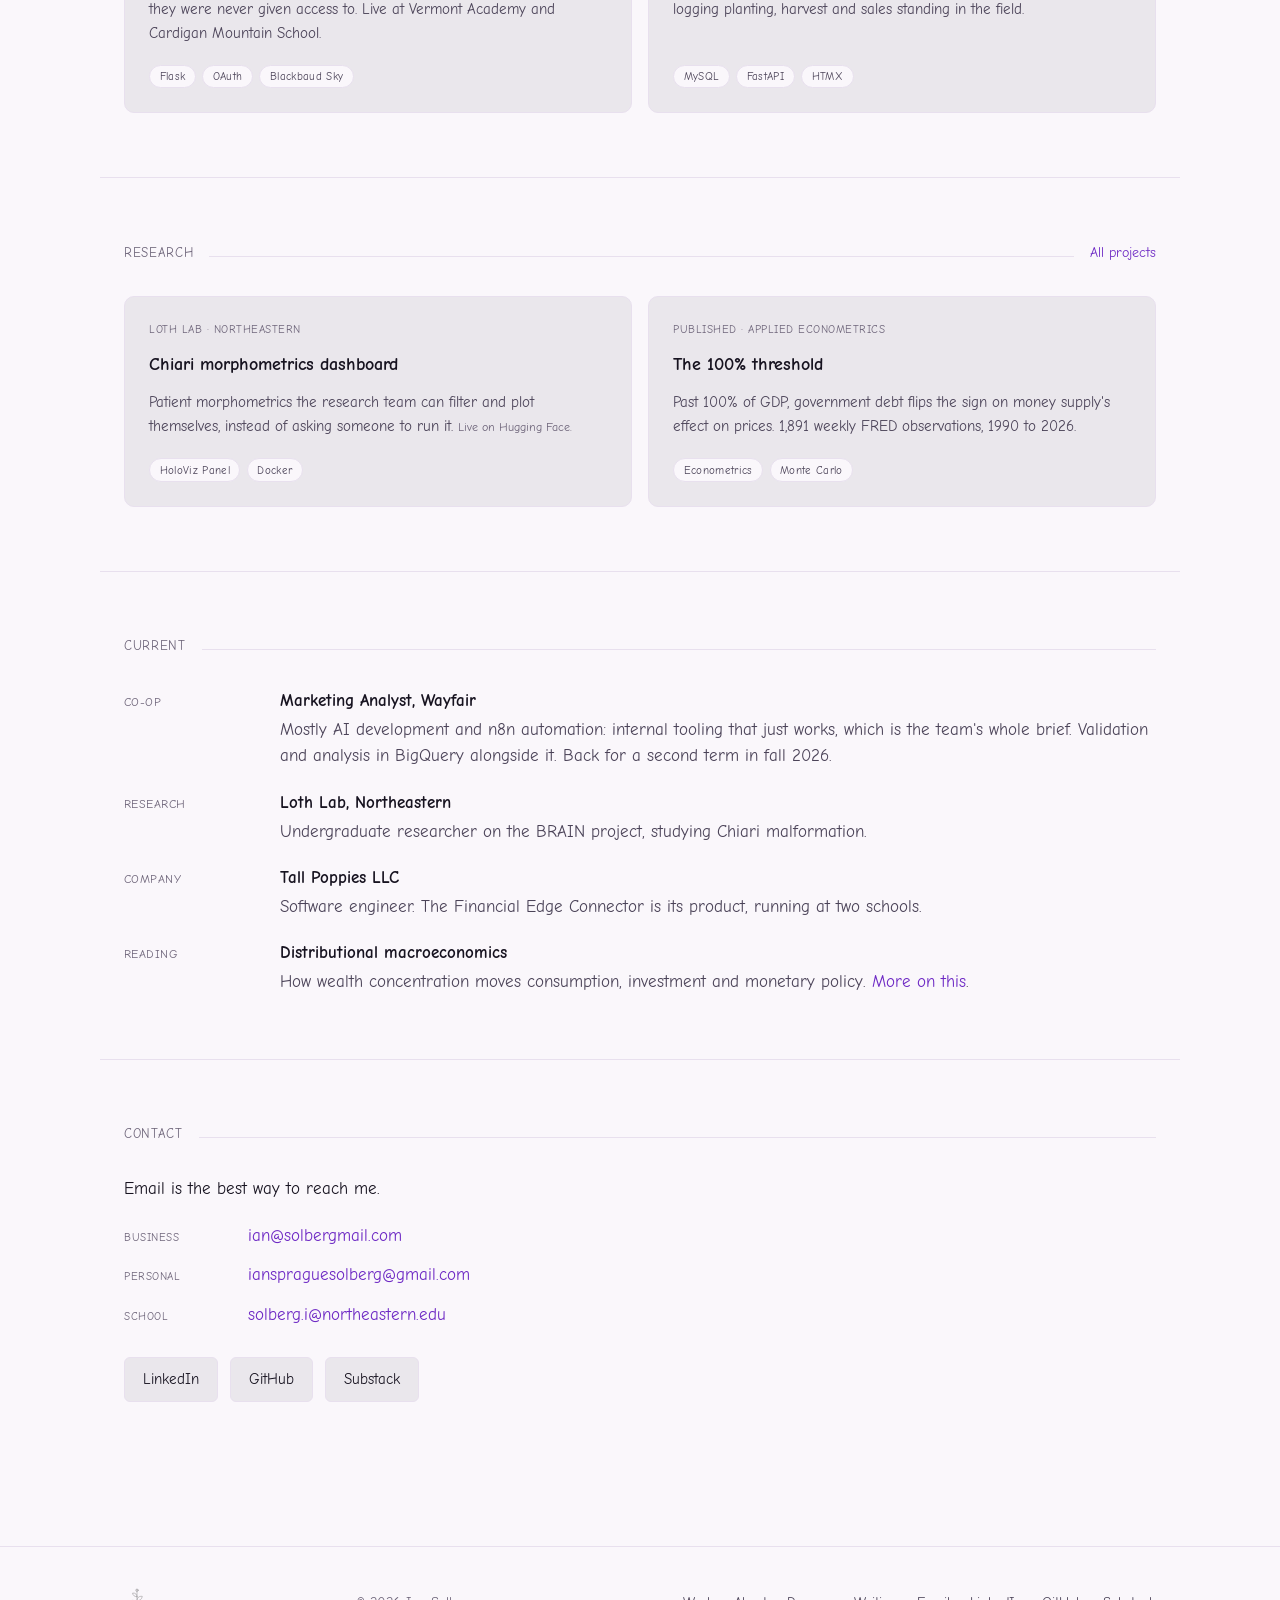
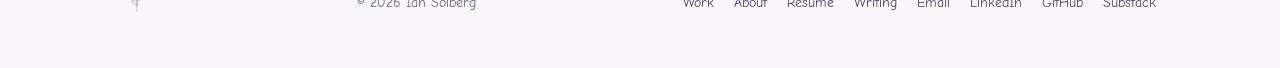
==== commit be013e7e: "Worked for logo row replaces the top blurb; Writing is just Substack links Co-Authored-By: Claude Op" ====
--- a/index.html
+++ b/index.html
@@ -50,7 +50,31 @@
      style="width:22px;flex:0 0 22px">
 <span class="kicker" style="color:inherit;letter-spacing:.04em">Open for the Fall 2027 co-op cycle</span>
 </div>
-<p class="lede">Data science and economics at Northeastern, class of 2028, and a marketing analyst co-op at Wayfair. I build the layer between a database and the person who needs to read it, and often enough the database underneath as well: three Python libraries on PyPI, a budget app running at two schools, a field app on a working farm, a dashboard for a Chiari malformation lab. Open to contract work.</p>
+<div class="worked-for">
+<p class="eyebrow">Worked for</p>
+<div class="logo-row">
+<details class="logo-tile" name="worked-for">
+<summary><img src="/assets/img/logos/northeastern.svg" alt="Northeastern University" width="247" height="79"></summary>
+<div class="logo-blurb"><strong>Research Computing Research Assistant - Loth Lab</strong><span class="when">September 2025 - Present</span><p>Developing interactive dashboards to visualize and interact with data related to Chiari Malformation I patients and associated bioinformatics</p></div>
+</details>
+<details class="logo-tile" name="worked-for">
+<summary><img src="/assets/img/logos/dartmouth.svg" alt="Dartmouth College" width="158" height="27"></summary>
+<div class="logo-blurb"><strong>Research Software Engineering Intern, Research Computing</strong><span class="when">June 2025 - August 2025</span><p>Created the validation pipeline for a research paper utilizing BERT scoring and other natural language fidelity measures to score LLM generated synthetic ophthalmology-related PHI records from 200 original and adversarial case study inputs to be used in research applications</p></div>
+</details>
+<details class="logo-tile" name="worked-for">
+<summary><img src="/assets/img/logos/wayfair.svg" alt="Wayfair" width="1000" height="233"></summary>
+<div class="logo-blurb"><strong>Print Marketing Analyst Co-op</strong></div>
+</details>
+<details class="logo-tile" name="worked-for">
+<summary><img src="/assets/img/logos/edgewater.png" alt="Edgewater Farm" width="320" height="276"></summary>
+<div class="logo-blurb"><strong>Contracted Database Migration + Progressive Web App Development</strong><span class="when">July 2025 - Present</span><p>Allows employees to manage inventory, track plantings, incoming orders, as well as generate labels for retail without the need for paper records</p></div>
+</details>
+<details class="logo-tile" name="worked-for">
+<summary><img src="/assets/img/logos/tall-poppies.png" alt="Tall Poppies Group, LLC" width="750" height="350"></summary>
+<div class="logo-blurb"><strong>Software Engineer</strong></div>
+</details>
+</div>
+</div>
 <div class="contact-row">
 <a class="btn btn-primary" href="/assets/resume/ian-solberg-resume.pdf">Resume (PDF)</a>
 <a class="btn" href="/projects/">Projects</a>
--- a/assets/css/site.css
+++ b/assets/css/site.css
@@ -266,6 +266,94 @@
   font-weight: 550;
 }
 
+/* ---------- worked for ----------
+ * Ian, 2026-10-22: the top blurb became a row of logos, each on a WHITE tile so
+ * its own colours never clash with the theme, and tapping one opens a short
+ * blurb (role, dates, one resume line). Plain <details name="worked-for">: one
+ * open at a time and no script. The blurb opens below the whole row, as a
+ * panel over what follows, so the tiles never jump. */
+.worked-for {
+  margin: 0 0 2rem;
+}
+
+.worked-for .eyebrow {
+  margin: 0 0 0.75rem;
+}
+
+.logo-row {
+  position: relative;
+  display: grid;
+  grid-template-columns: repeat(auto-fill, minmax(96px, 1fr));
+  gap: 0.6rem;
+}
+
+.logo-tile summary {
+  list-style: none;
+  cursor: pointer;
+  display: flex;
+  align-items: center;
+  justify-content: center;
+  height: 64px;
+  padding: 0.6rem;
+  background: #ffffff;
+  border: 1px solid var(--border);
+  border-radius: var(--radius-sm);
+  transition: transform 0.15s ease, box-shadow 0.15s ease;
+}
+
+.logo-tile summary::-webkit-details-marker {
+  display: none;
+}
+
+.logo-tile summary:hover,
+.logo-tile[open] summary {
+  transform: translateY(-2px);
+  box-shadow: 0 0 0 2px var(--accent);
+}
+
+.logo-tile summary:focus-visible {
+  outline: 2px solid var(--accent);
+  outline-offset: 2px;
+}
+
+.logo-tile img {
+  max-width: 100%;
+  max-height: 100%;
+  width: auto;
+  height: auto;
+  object-fit: contain;
+}
+
+.logo-blurb {
+  position: absolute;
+  top: calc(100% + 0.5rem);
+  left: 0;
+  right: 0;
+  z-index: 2;
+  padding: 1rem 1.25rem;
+  background: var(--surface);
+  border: 1px solid var(--border);
+  border-radius: var(--radius);
+  color: var(--fg-muted);
+}
+
+.logo-blurb strong {
+  display: block;
+  color: var(--fg);
+  font-weight: 550;
+}
+
+.logo-blurb .when {
+  display: block;
+  font-family: var(--mono);
+  font-size: 0.8rem;
+  color: var(--fg-subtle);
+}
+
+.logo-blurb p {
+  margin: 0.5rem 0 0;
+}
+
 /* ---------- sections ---------- */
 
 .section {
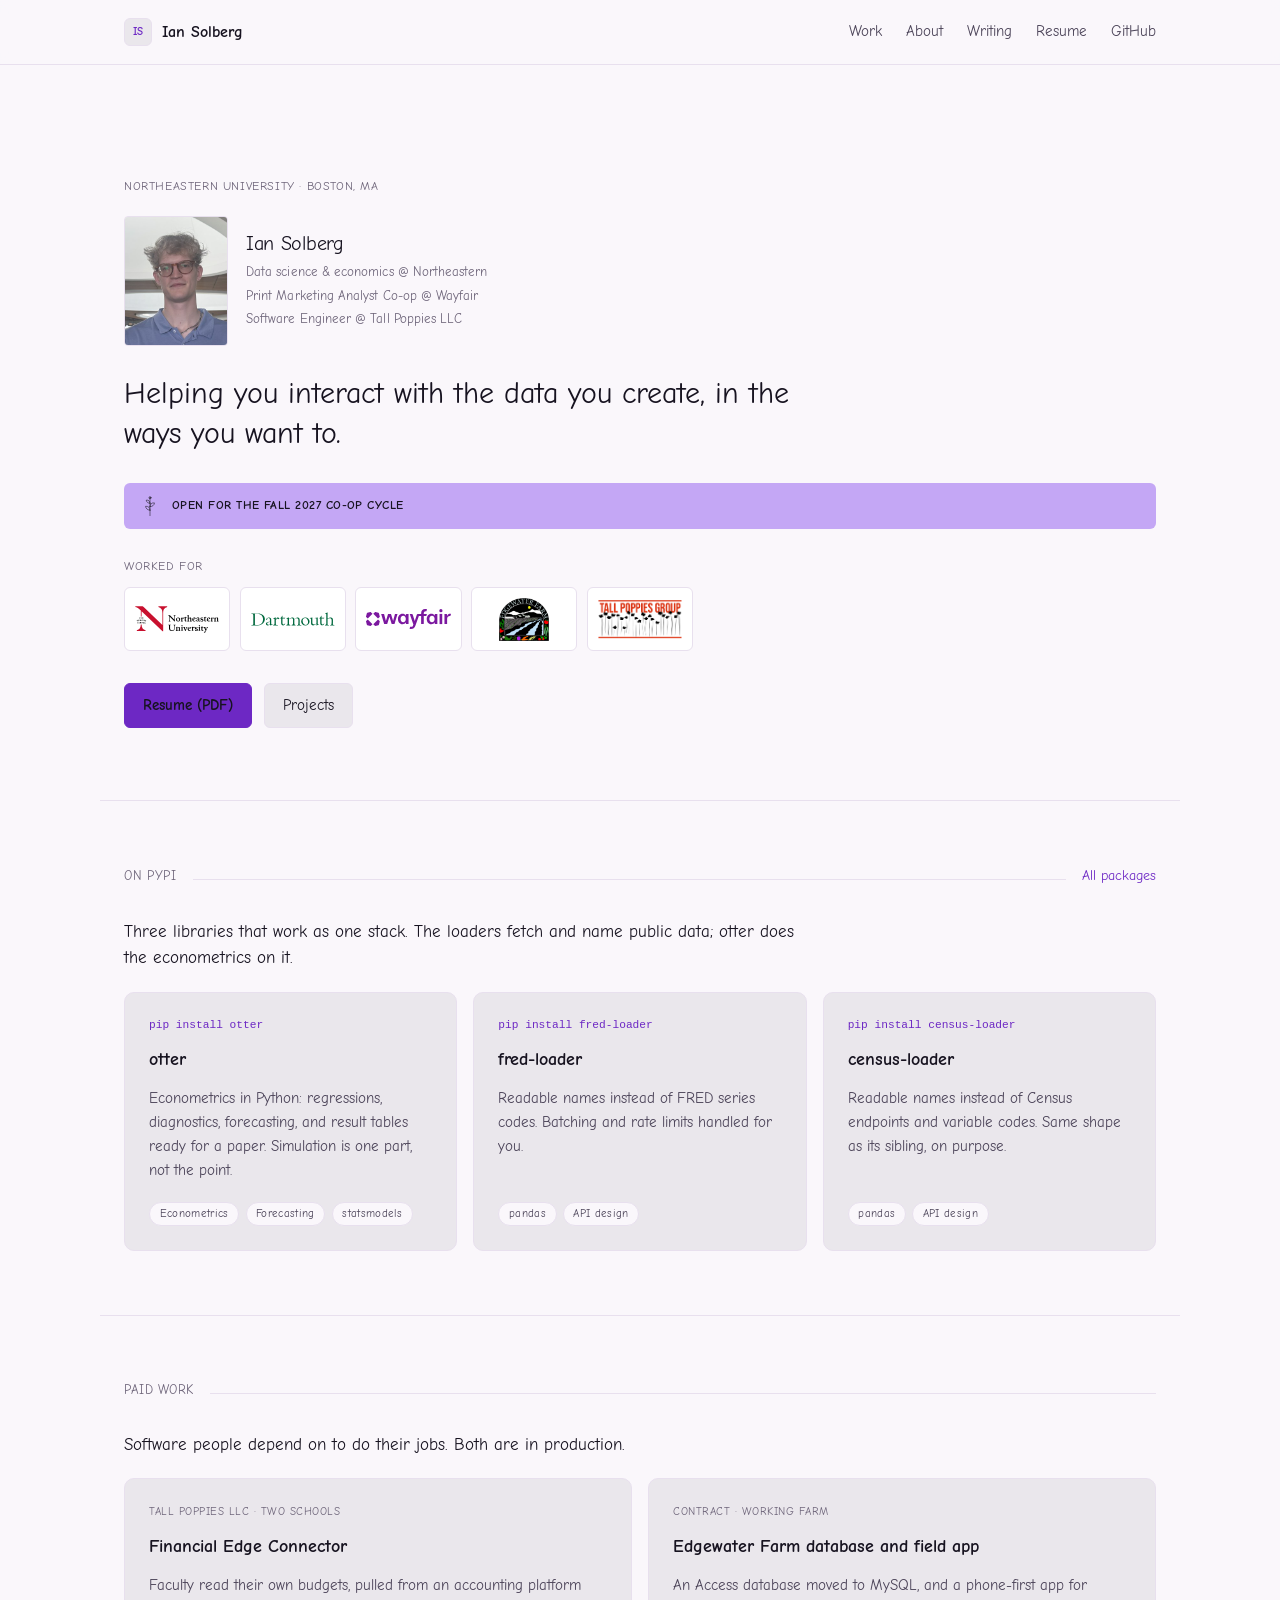
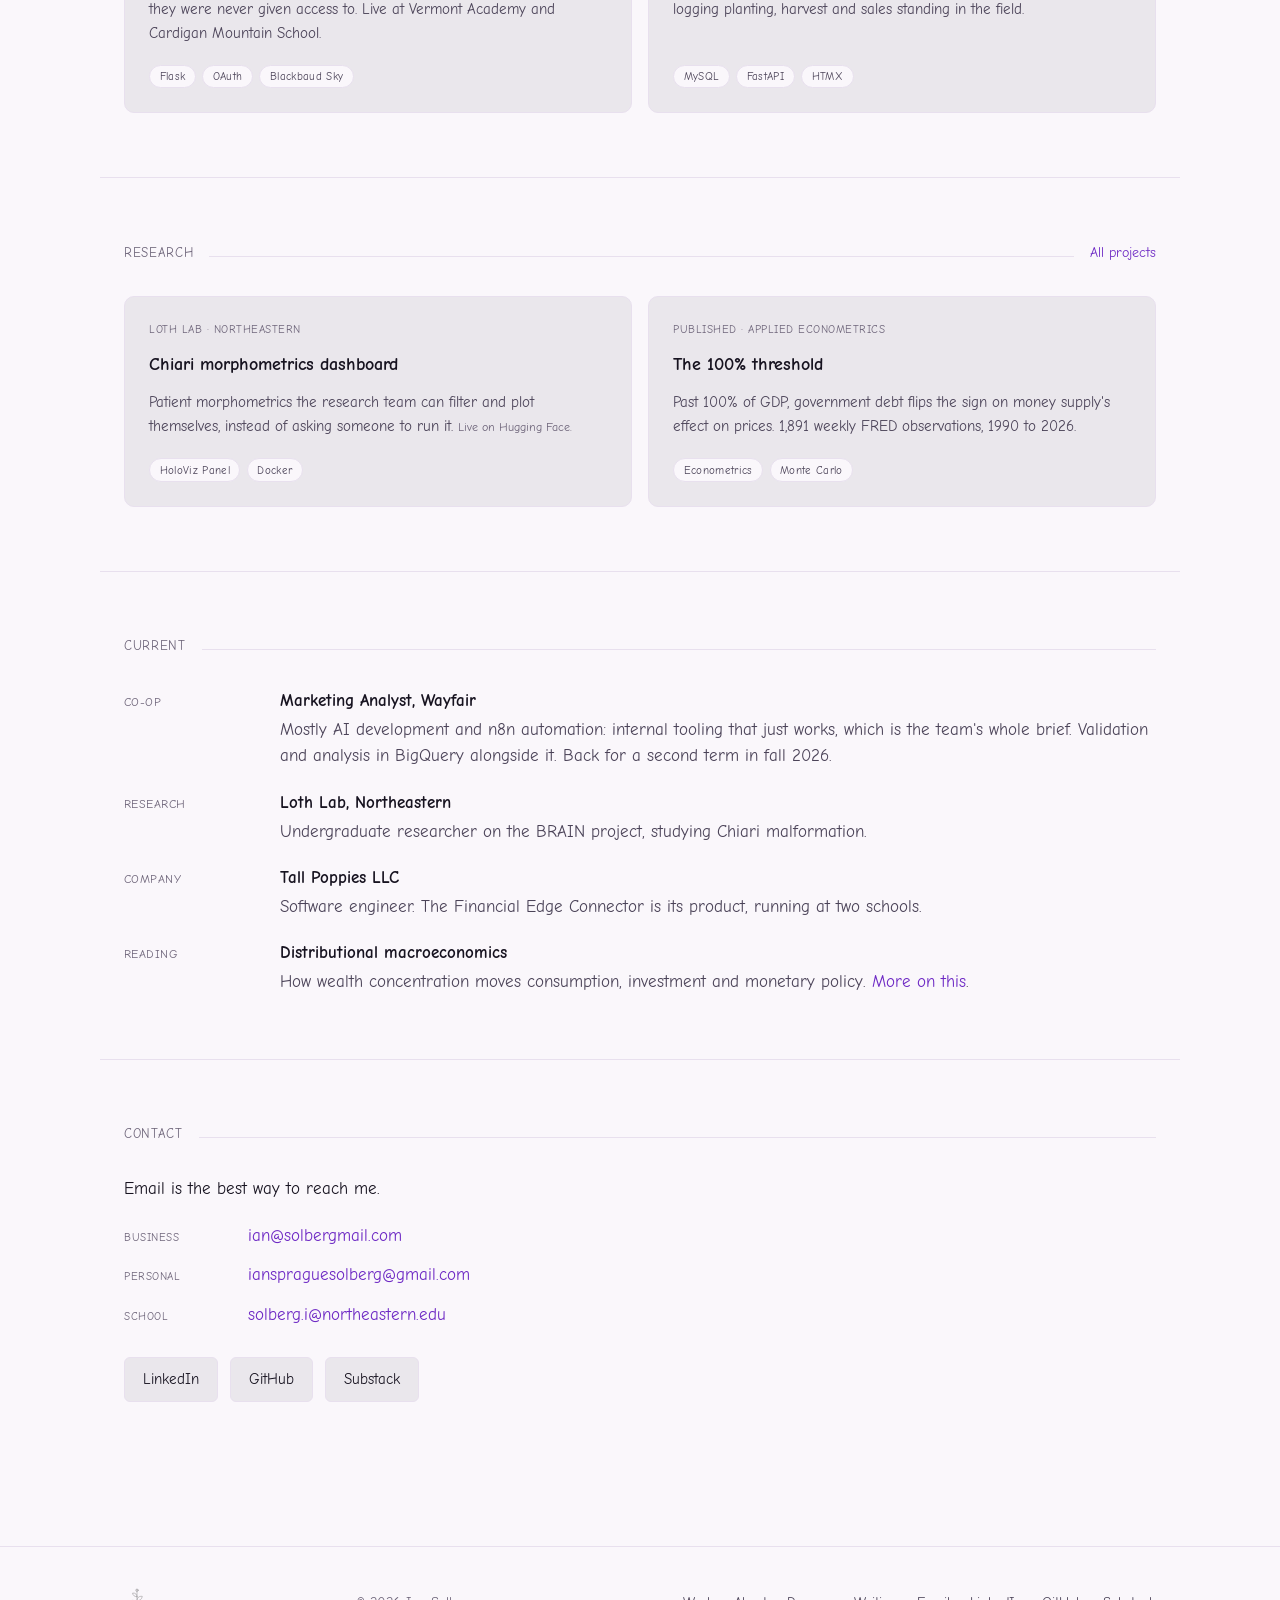
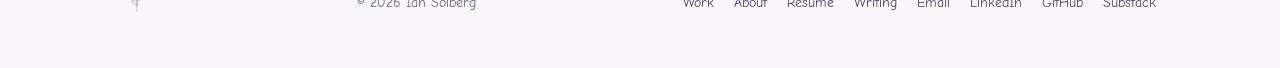
==== commit ec4908fe: "The tagline speaks to the reader: helping you interact with the data you create Co-Authored-By: Clau" ====
--- a/index.html
+++ b/index.html
@@ -44,7 +44,7 @@
 <div class="role">Software Engineer @ Tall Poppies LLC</div>
 </div>
 </div>
-<p class="tagline">Helping people interact with the data they create, in the ways they want to.</p>
+<p class="tagline">Helping you interact with the data you create, in the ways you want to.</p>
 <div class="brand-fill" style="display:flex;align-items:center;gap:11px">
 <img src="/assets/img/botanical/stem.svg" alt="" aria-hidden="true"
      style="width:22px;flex:0 0 22px">
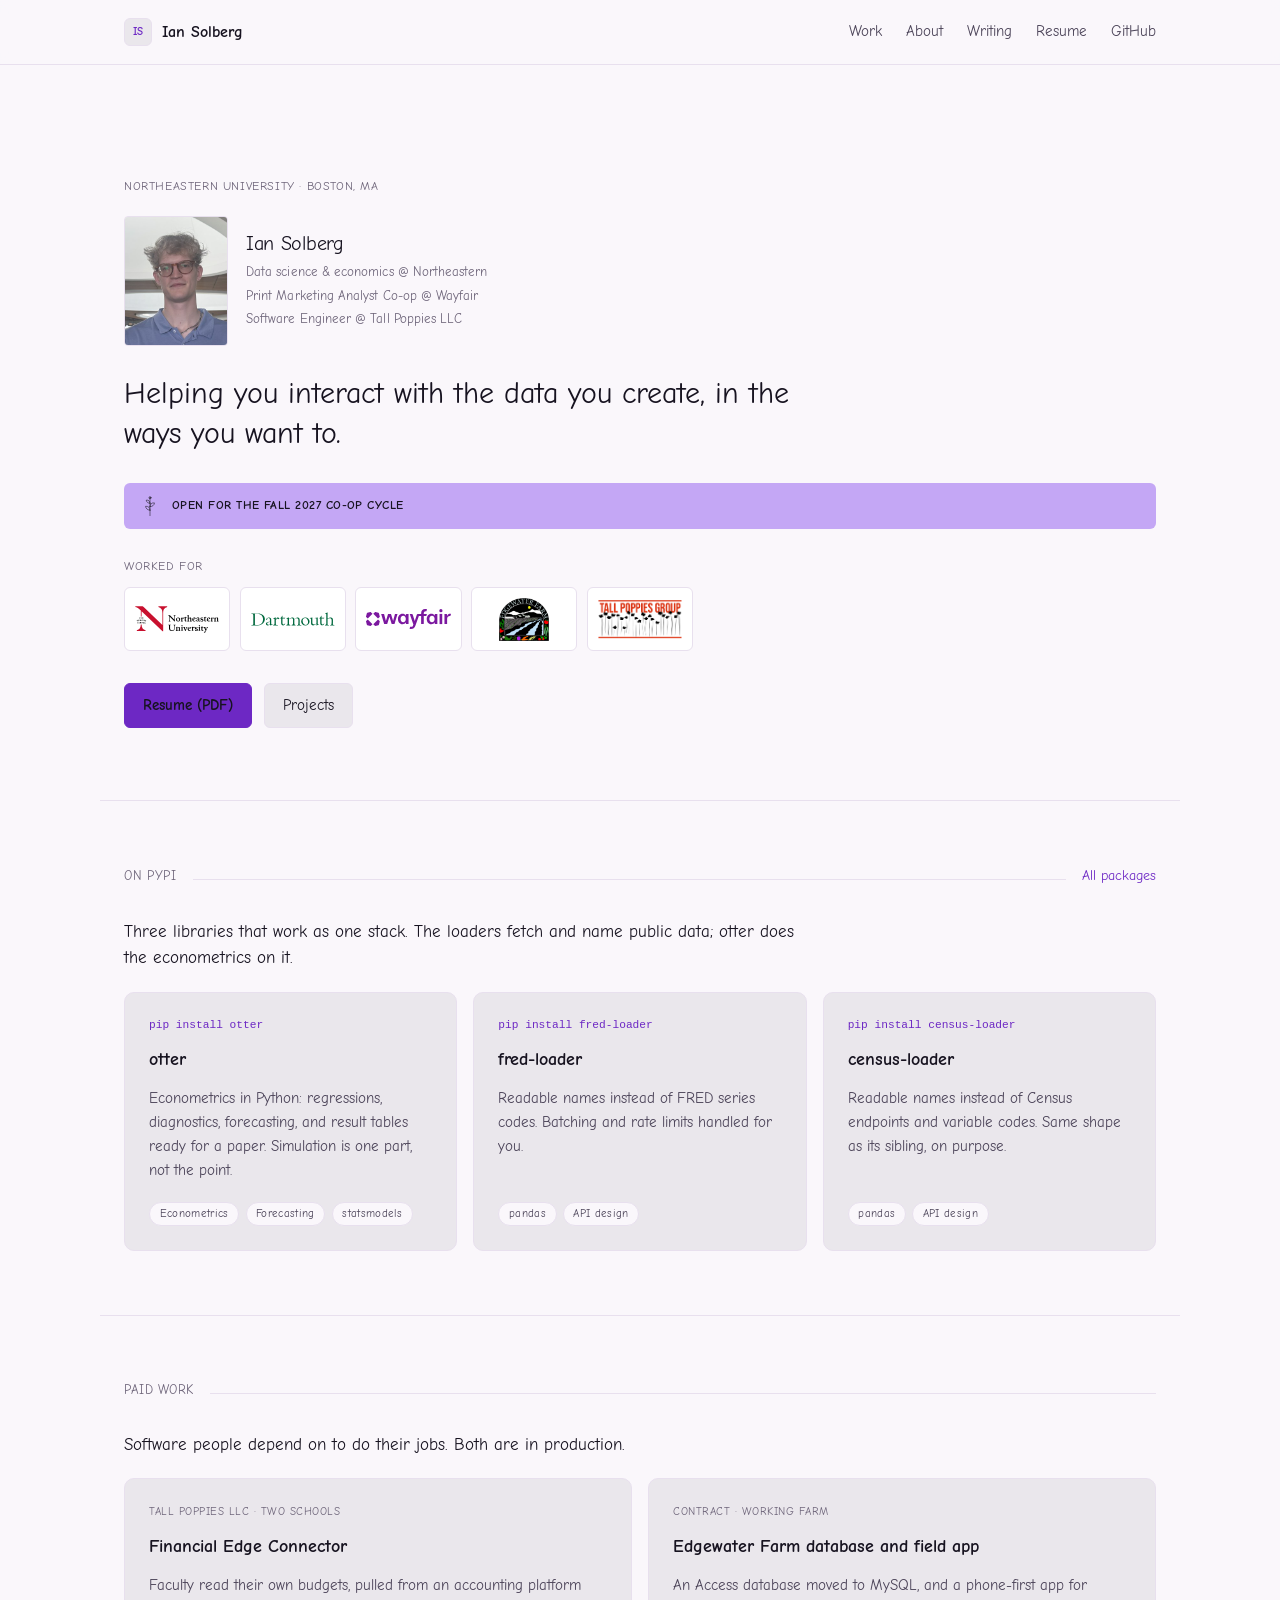
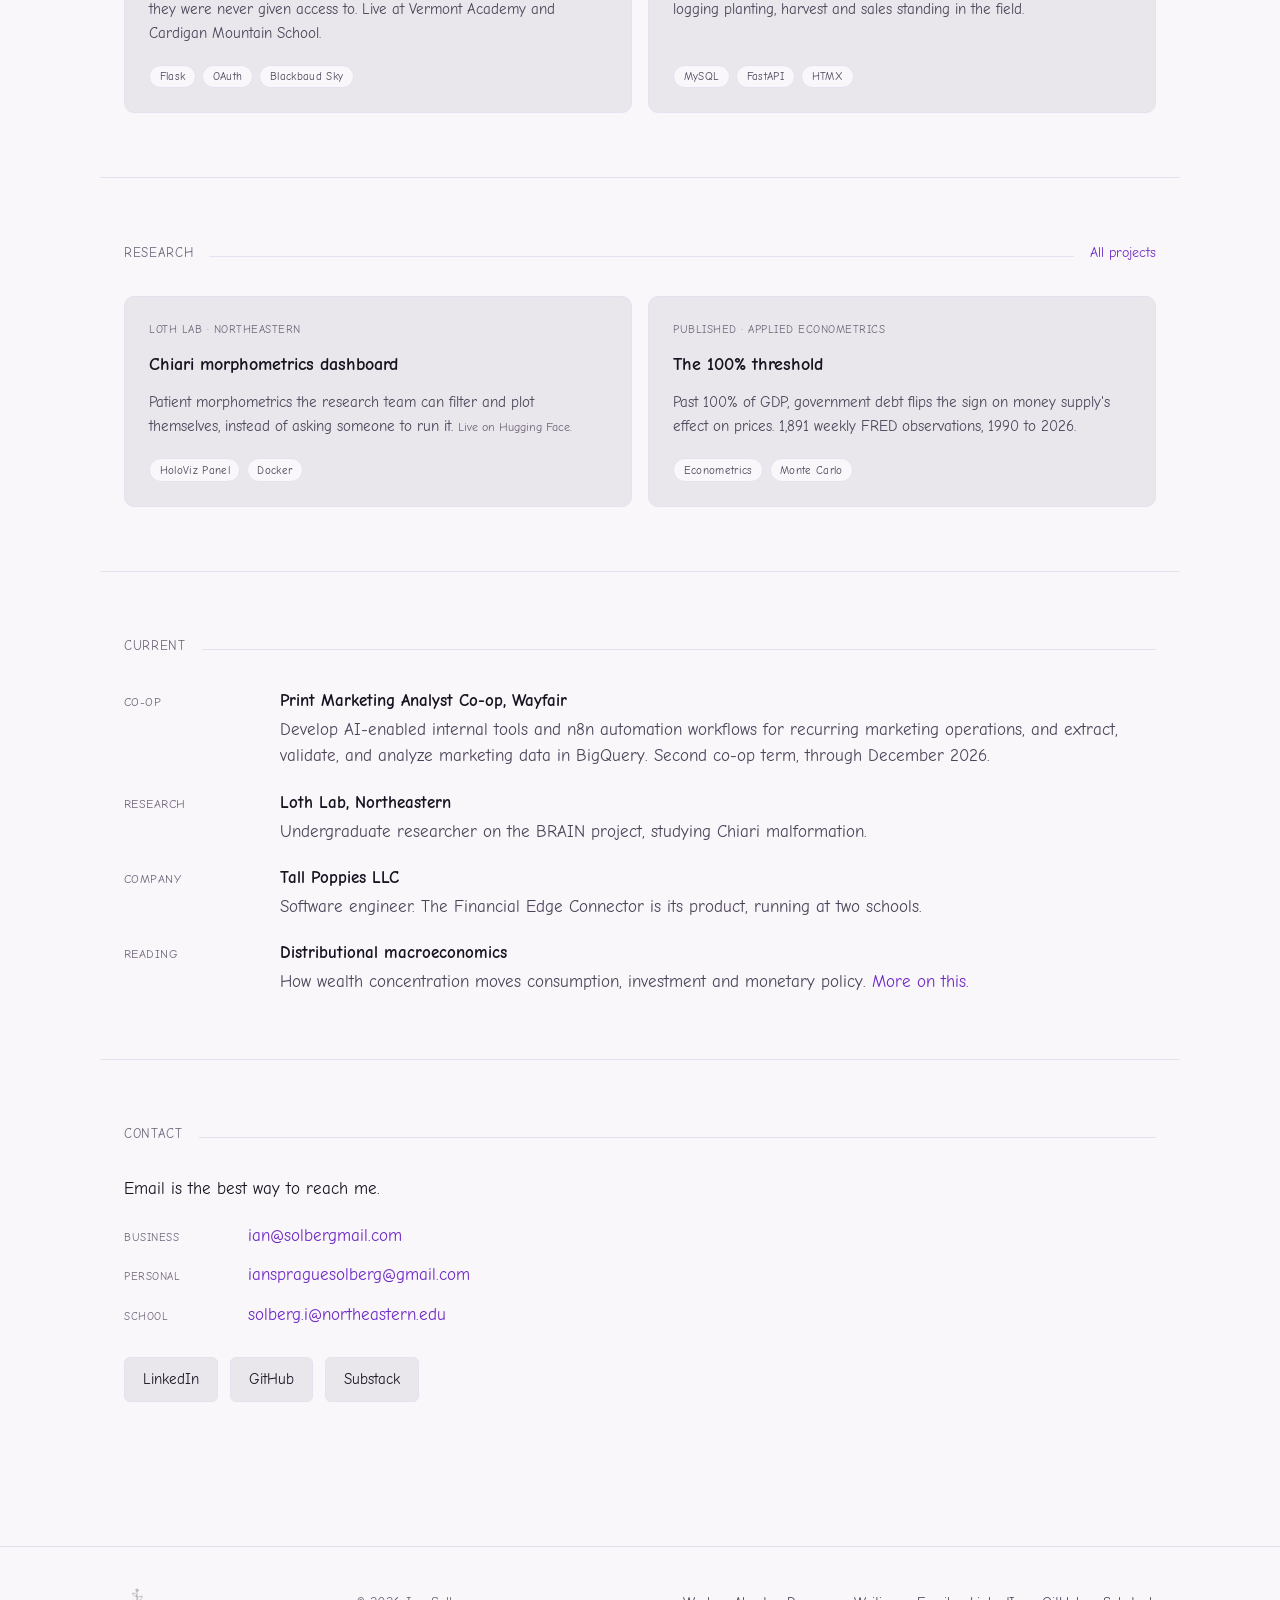
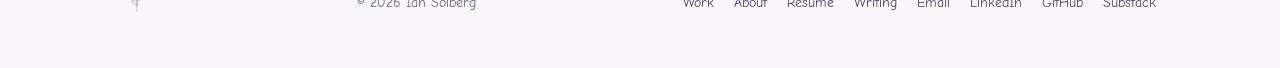
==== commit 81b45149: "Homepage: Wayfair line in professional tone, matching the resume Co-Authored-By: Claude Opus 5.5 <no" ====
--- a/index.html
+++ b/index.html
@@ -27,7 +27,7 @@
 <a href="/projects/">Work</a>
 <a href="/about/">About</a>
 <a href="/writing/">Writing</a>
-<a href="/assets/resume/ian-solberg-resume.pdf">Resume</a>
+<a href="/assets/resume/ian-solberg-resume.pdf?v=2026-10-22-2">Resume</a>
 <a href="https://github.com/iasolb" rel="me noopener">GitHub</a>
 </nav>
 </div>
@@ -76,7 +76,7 @@
 </div>
 </div>
 <div class="contact-row">
-<a class="btn btn-primary" href="/assets/resume/ian-solberg-resume.pdf">Resume (PDF)</a>
+<a class="btn btn-primary" href="/assets/resume/ian-solberg-resume.pdf?v=2026-10-22-2">Resume (PDF)</a>
 <a class="btn" href="/projects/">Projects</a>
 </div>
 </section>
@@ -156,7 +156,7 @@
 <span class="rule"></span>
 </div>
 <ul class="now-list">
-<li><span class="when">Co-op</span><span class="what"><strong>Marketing Analyst, Wayfair</strong> Mostly AI development and n8n automation: internal tooling that just works, which is the team's whole brief. Validation and analysis in BigQuery alongside it. Back for a second term in fall 2026.</span></li>
+<li><span class="when">Co-op</span><span class="what"><strong>Print Marketing Analyst Co-op, Wayfair</strong> Develop AI-enabled internal tools and n8n automation workflows for recurring marketing operations, and extract, validate, and analyze marketing data in BigQuery. Second co-op term, through December 2026.</span></li>
 <li><span class="when">Research</span><span class="what"><strong>Loth Lab, Northeastern</strong> Undergraduate researcher on the BRAIN project, studying Chiari malformation.</span></li>
 <li><span class="when">Company</span><span class="what"><strong>Tall Poppies LLC</strong> Software engineer. The Financial Edge Connector is its product, running at two schools.</span></li>
 <li><span class="when">Reading</span><span class="what"><strong>Distributional macroeconomics</strong> How wealth concentration moves consumption, investment and monetary policy. <a href="/writing/">More on this</a>.</span></li>
@@ -187,7 +187,7 @@
 <nav class="footer-links" aria-label="Footer">
 <a href="/projects/">Work</a>
 <a href="/about/">About</a>
-<a href="/assets/resume/ian-solberg-resume.pdf">Resume</a>
+<a href="/assets/resume/ian-solberg-resume.pdf?v=2026-10-22-2">Resume</a>
 <a href="/writing/">Writing</a>
 <a href="mailto:ian@solbergmail.com">Email</a>
 <a href="https://www.linkedin.com/in/iansolberg" rel="me noopener">LinkedIn</a>
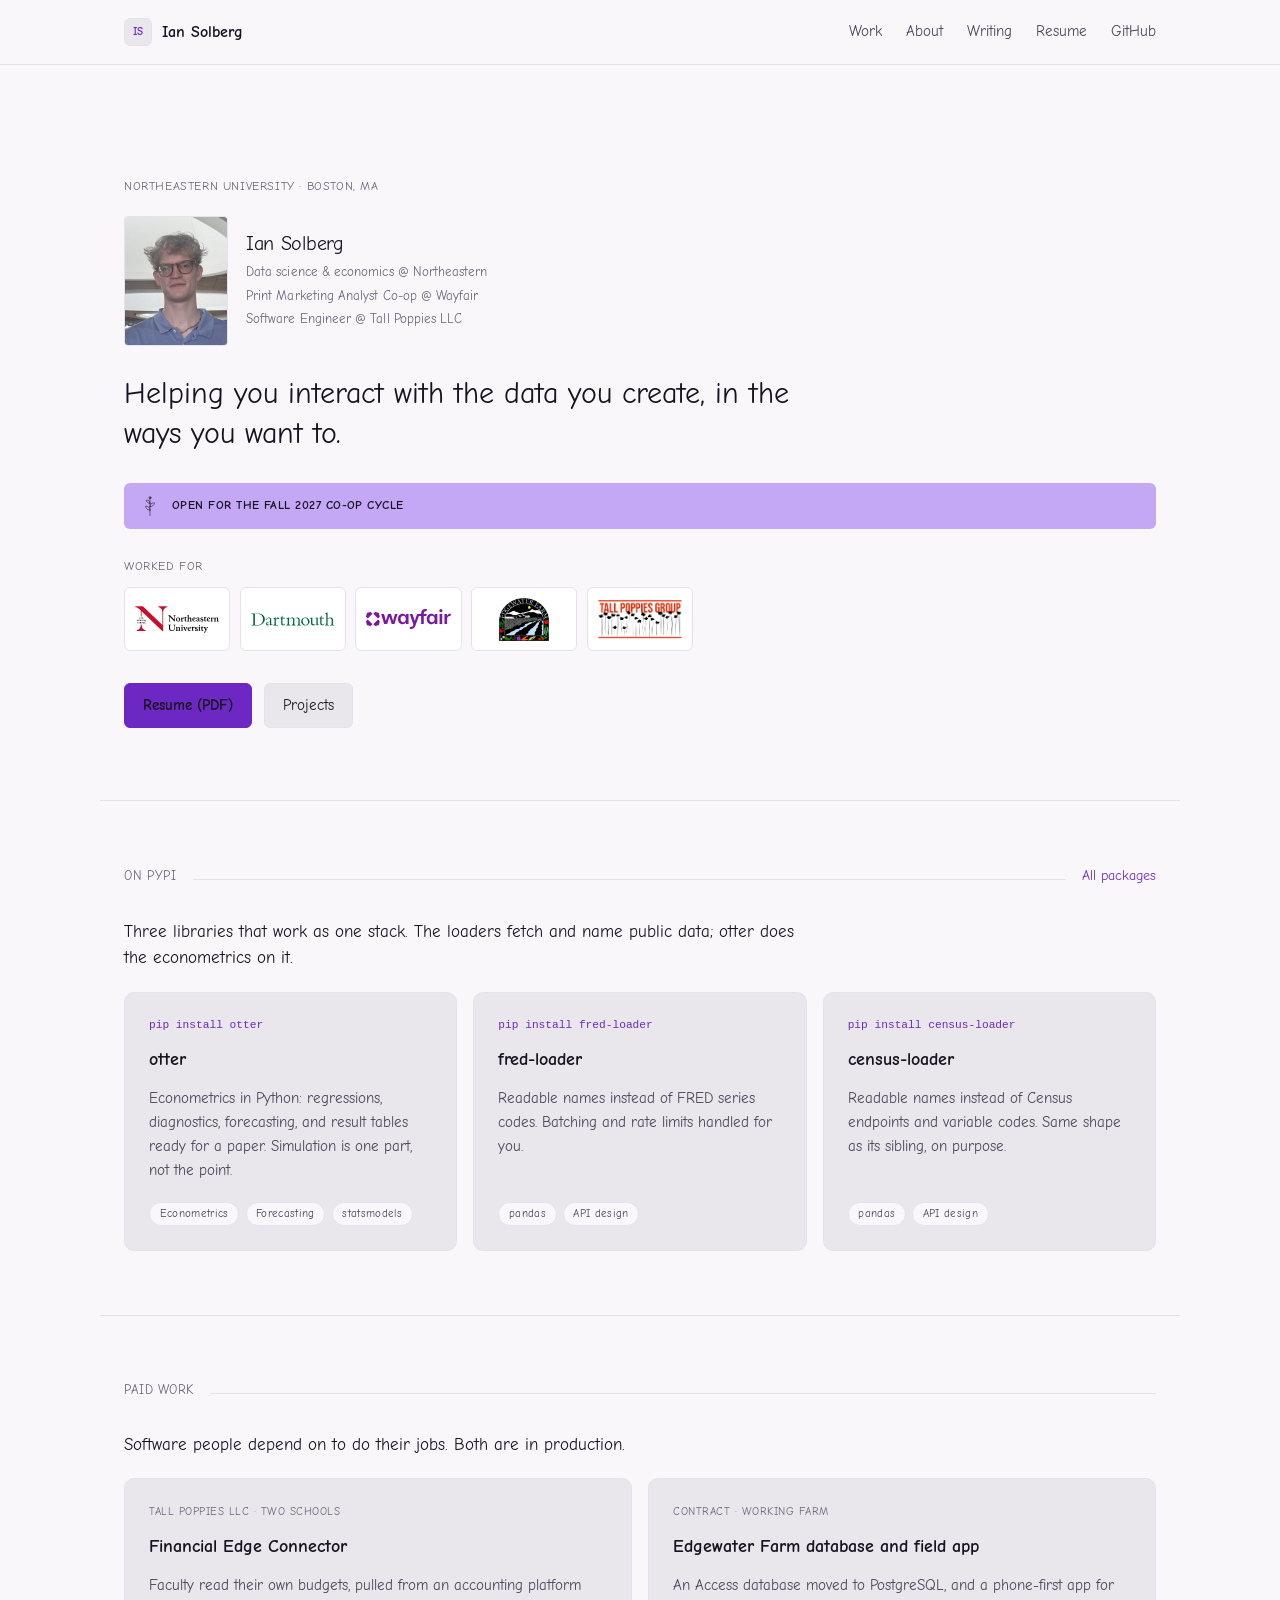
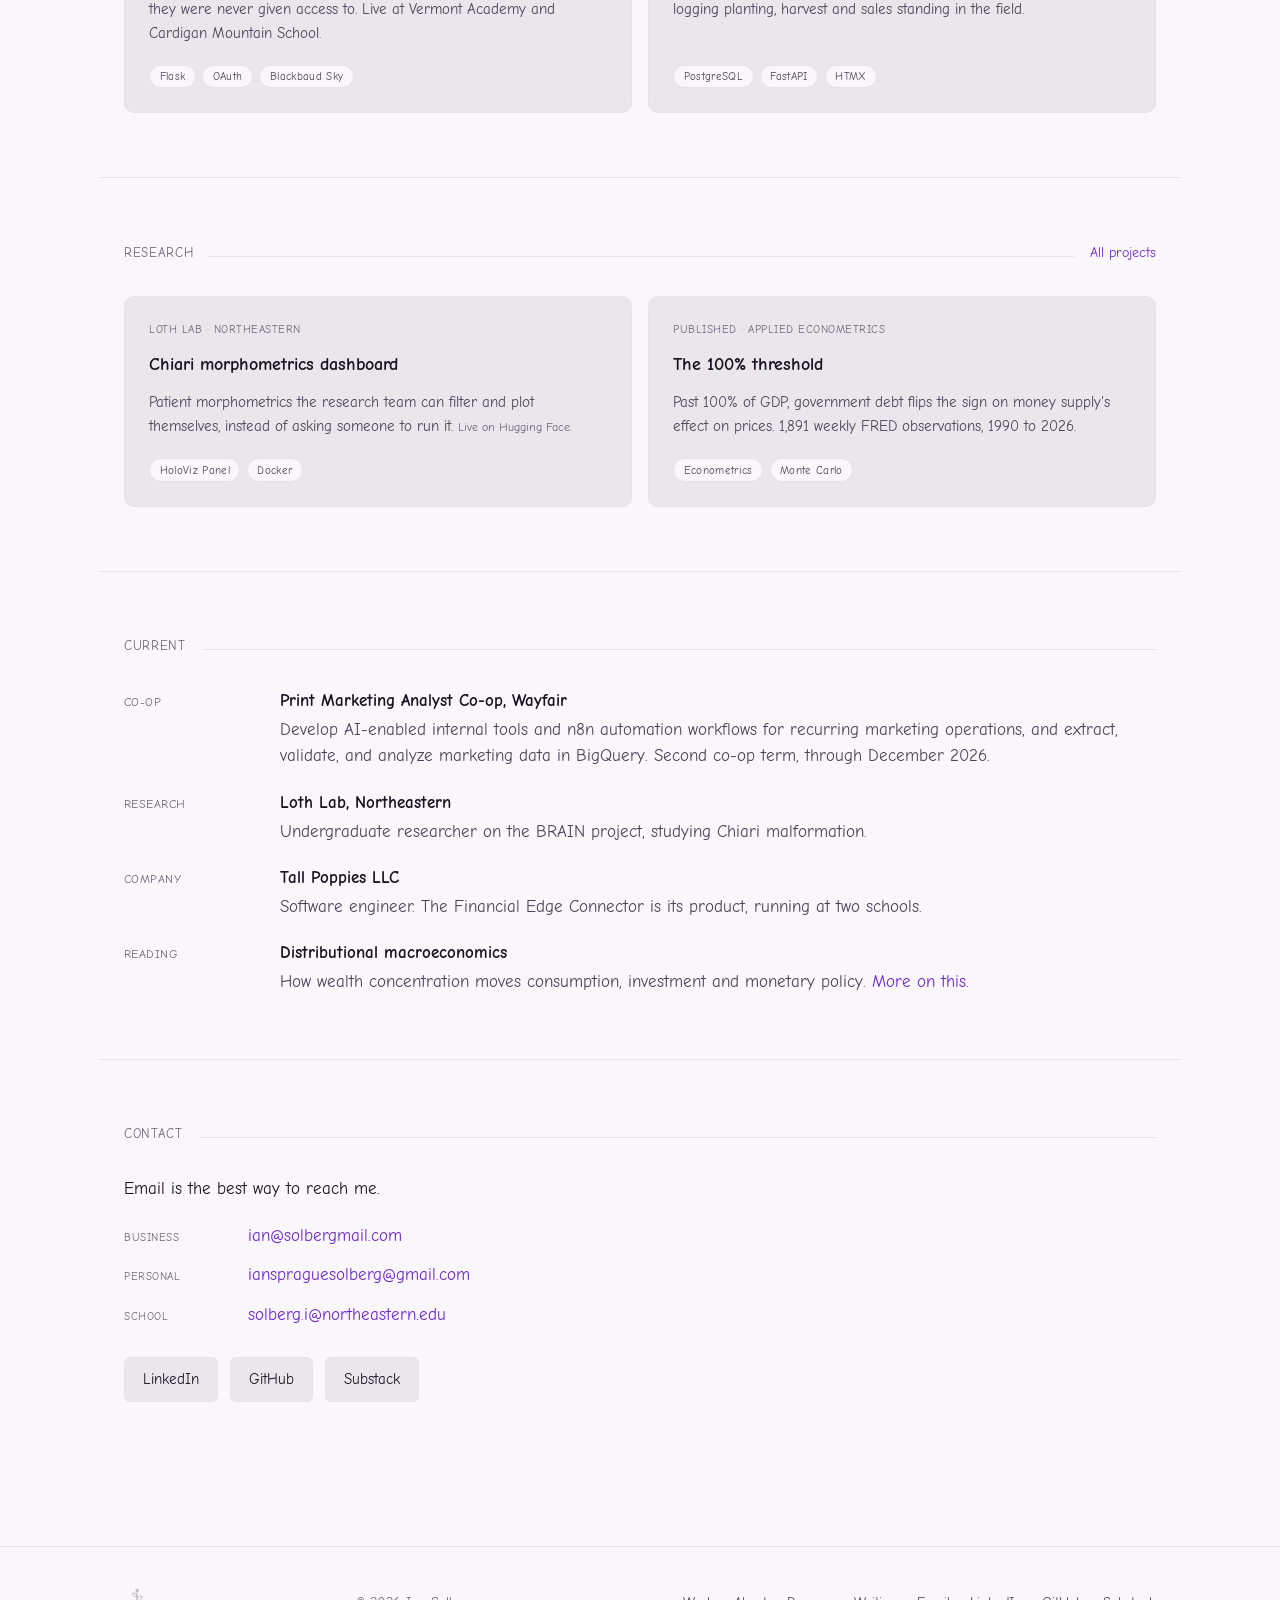
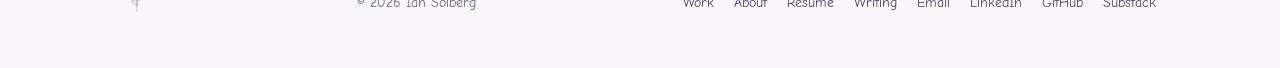
==== commit 4e267c2b: "MySQL to PostgreSQL in HTML Co-authored-by: iasolb <iasolb@users.noreply.github.com>" ====
--- a/index.html
+++ b/index.html
@@ -15,8 +15,8 @@
 <meta property="og:image" content="https://iansolberg.us/assets/social-card.png" />
 <meta name="twitter:card" content="summary_large_image" />
 <link rel="icon" href="/assets/favicon.svg" type="image/svg+xml" />
-<link rel="stylesheet" href="/assets/css/tokens.css" />
-<link rel="stylesheet" href="/assets/css/site.css" />
+<link rel="stylesheet" href="/assets/css/tokens.css?v=ceaf9e24da" />
+<link rel="stylesheet" href="/assets/css/site.css?v=ce508d7f45" />
 </head>
 <body>
 <a class="skip-link" href="#main">Skip to content</a>
@@ -27,7 +27,7 @@
 <a href="/projects/">Work</a>
 <a href="/about/">About</a>
 <a href="/writing/">Writing</a>
-<a href="/assets/resume/ian-solberg-resume.pdf?v=2026-10-22-2">Resume</a>
+<a href="/assets/resume/ian-solberg-resume.pdf?v=01af4c2d1a">Resume</a>
 <a href="https://github.com/iasolb" rel="me noopener">GitHub</a>
 </nav>
 </div>
@@ -76,7 +76,7 @@
 </div>
 </div>
 <div class="contact-row">
-<a class="btn btn-primary" href="/assets/resume/ian-solberg-resume.pdf?v=2026-10-22-2">Resume (PDF)</a>
+<a class="btn btn-primary" href="/assets/resume/ian-solberg-resume.pdf?v=01af4c2d1a">Resume (PDF)</a>
 <a class="btn" href="/projects/">Projects</a>
 </div>
 </section>
@@ -124,8 +124,8 @@
 <a class="card" href="/projects/edgewater-farm/">
 <span class="card-kicker">Contract &middot; Working farm</span>
 <h3>Edgewater Farm database and field app</h3>
-<p>An Access database moved to MySQL, and a phone-first app for logging planting, harvest and sales standing in the field.</p>
-<div class="card-foot"><ul class="tags"><li>MySQL</li><li>FastAPI</li><li>HTMX</li></ul></div>
+<p>An Access database moved to PostgreSQL, and a phone-first app for logging planting, harvest and sales standing in the field.</p>
+<div class="card-foot"><ul class="tags"><li>PostgreSQL</li><li>FastAPI</li><li>HTMX</li></ul></div>
 </a>
 </div>
 </section>
@@ -187,7 +187,7 @@
 <nav class="footer-links" aria-label="Footer">
 <a href="/projects/">Work</a>
 <a href="/about/">About</a>
-<a href="/assets/resume/ian-solberg-resume.pdf?v=2026-10-22-2">Resume</a>
+<a href="/assets/resume/ian-solberg-resume.pdf?v=01af4c2d1a">Resume</a>
 <a href="/writing/">Writing</a>
 <a href="mailto:ian@solbergmail.com">Email</a>
 <a href="https://www.linkedin.com/in/iansolberg" rel="me noopener">LinkedIn</a>
@@ -197,4 +197,4 @@
 </div>
 </footer>
 </body>
-</html>+</html>
